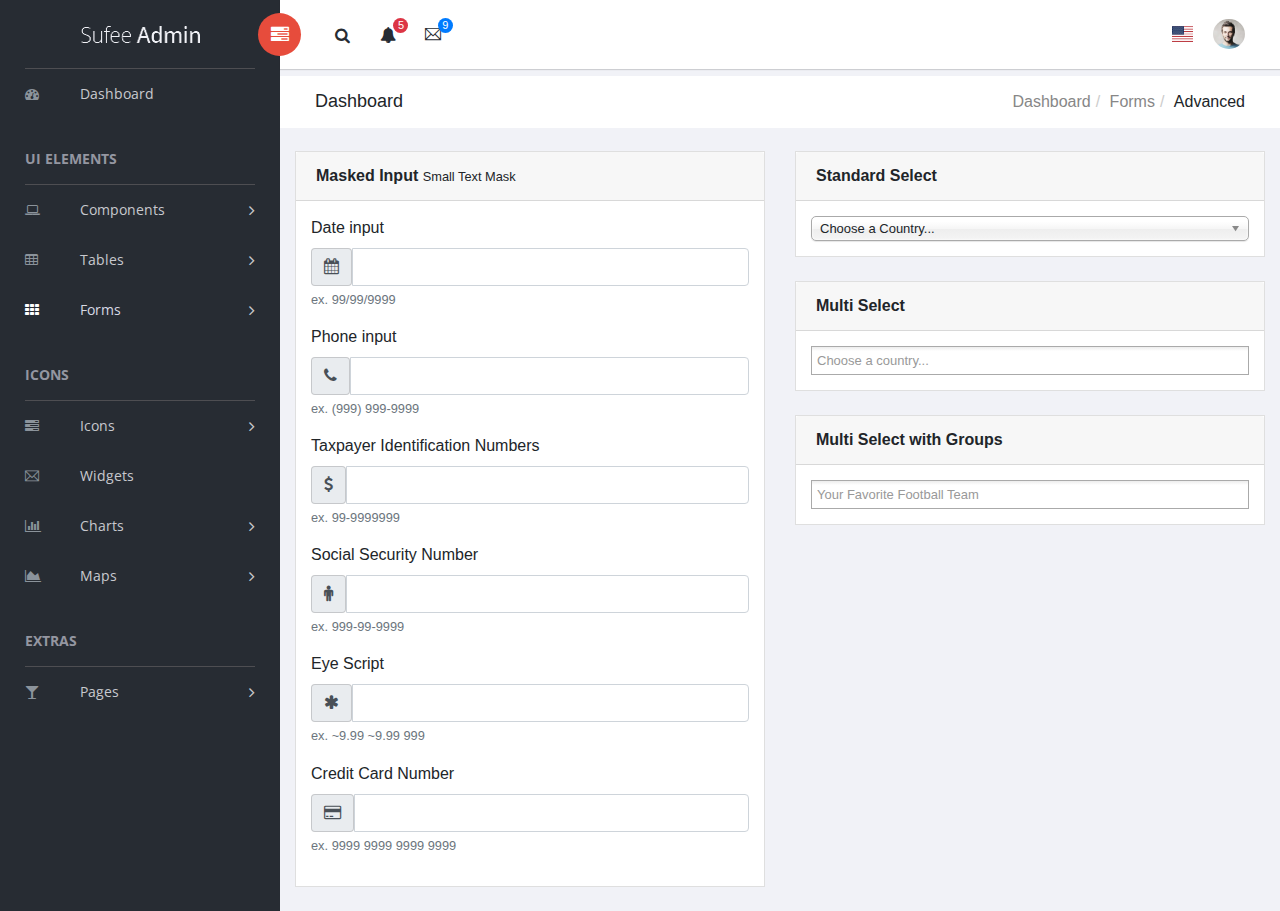
==== forms-advanced.html @ 4af5af0a "up" ====
<!doctype html>
<!--[if lt IE 7]>      <html class="no-js lt-ie9 lt-ie8 lt-ie7" lang=""> <![endif]-->
<!--[if IE 7]>         <html class="no-js lt-ie9 lt-ie8" lang=""> <![endif]-->
<!--[if IE 8]>         <html class="no-js lt-ie9" lang=""> <![endif]-->
<!--[if gt IE 8]><!-->
<html class="no-js" lang="en">
<!--<![endif]-->

<head>
    <meta charset="utf-8">
    <meta http-equiv="X-UA-Compatible" content="IE=edge">
    <title>Sufee Admin - HTML5 Admin Template</title>
    <meta name="description" content="Sufee Admin - HTML5 Admin Template">
    <meta name="viewport" content="width=device-width, initial-scale=1">

    <link rel="apple-touch-icon" href="apple-icon.png">
    <link rel="shortcut icon" href="favicon.ico">


    <link rel="stylesheet" href="vendors/bootstrap/dist/css/bootstrap.min.css">
    <link rel="stylesheet" href="vendors/font-awesome/css/font-awesome.min.css">
    <link rel="stylesheet" href="vendors/themify-icons/css/themify-icons.css">
    <link rel="stylesheet" href="vendors/flag-icon-css/css/flag-icon.min.css">
    <link rel="stylesheet" href="vendors/selectFX/css/cs-skin-elastic.css">


    <link rel="stylesheet" href="vendors/chosen/chosen.min.css">
    <link rel="stylesheet" href="assets/css/style.css">

    <link href='https://fonts.googleapis.com/css?family=Open+Sans:400,600,700,800' rel='stylesheet' type='text/css'>



</head>

<body>
    <!-- Left Panel -->

    <aside id="left-panel" class="left-panel">
        <nav class="navbar navbar-expand-sm navbar-default">

            <div class="navbar-header">
                <button class="navbar-toggler" type="button" data-toggle="collapse" data-target="#main-menu" aria-controls="main-menu" aria-expanded="false" aria-label="Toggle navigation">
                    <i class="fa fa-bars"></i>
                </button>
                <a class="navbar-brand" href="./"><img src="images/logo.png" alt="Logo"></a>
                <a class="navbar-brand hidden" href="./"><img src="images/logo2.png" alt="Logo"></a>
            </div>

            <div id="main-menu" class="main-menu collapse navbar-collapse">
                <ul class="nav navbar-nav">
                    <li>
                        <a href="index.html"> <i class="menu-icon fa fa-dashboard"></i>Dashboard </a>
                    </li>
                    <h3 class="menu-title">UI elements</h3><!-- /.menu-title -->
                    <li class="menu-item-has-children dropdown">
                        <a href="#" class="dropdown-toggle" data-toggle="dropdown" aria-haspopup="true" aria-expanded="false"> <i class="menu-icon fa fa-laptop"></i>Components</a>
                        <ul class="sub-menu children dropdown-menu">
                            <li><i class="fa fa-puzzle-piece"></i><a href="ui-buttons.html">Buttons</a></li>
                            <li><i class="fa fa-id-badge"></i><a href="ui-badges.html">Badges</a></li>
                            <li><i class="fa fa-bars"></i><a href="ui-tabs.html">Tabs</a></li>
                            <li><i class="fa fa-share-square-o"></i><a href="ui-social-buttons.html">Social Buttons</a></li>
                            <li><i class="fa fa-id-card-o"></i><a href="ui-cards.html">Cards</a></li>
                            <li><i class="fa fa-exclamation-triangle"></i><a href="ui-alerts.html">Alerts</a></li>
                            <li><i class="fa fa-spinner"></i><a href="ui-progressbar.html">Progress Bars</a></li>
                            <li><i class="fa fa-fire"></i><a href="ui-modals.html">Modals</a></li>
                            <li><i class="fa fa-book"></i><a href="ui-switches.html">Switches</a></li>
                            <li><i class="fa fa-th"></i><a href="ui-grids.html">Grids</a></li>
                            <li><i class="fa fa-file-word-o"></i><a href="ui-typgraphy.html">Typography</a></li>
                        </ul>
                    </li>
                    <li class="menu-item-has-children dropdown">
                        <a href="#" class="dropdown-toggle" data-toggle="dropdown" aria-haspopup="true" aria-expanded="false"> <i class="menu-icon fa fa-table"></i>Tables</a>
                        <ul class="sub-menu children dropdown-menu">
                            <li><i class="fa fa-table"></i><a href="tables-basic.html">Basic Table</a></li>
                            <li><i class="fa fa-table"></i><a href="tables-data.html">Data Table</a></li>
                        </ul>
                    </li>
                    <li class="menu-item-has-children active dropdown">
                        <a href="#" class="dropdown-toggle" data-toggle="dropdown" aria-haspopup="true" aria-expanded="false"> <i class="menu-icon fa fa-th"></i>Forms</a>
                        <ul class="sub-menu children dropdown-menu">
                            <li><i class="menu-icon fa fa-th"></i><a href="forms-basic.html">Basic Form</a></li>
                            <li><i class="menu-icon fa fa-th"></i><a href="forms-advanced.html">Advanced Form</a></li>
                        </ul>
                    </li>

                    <h3 class="menu-title">Icons</h3><!-- /.menu-title -->

                    <li class="menu-item-has-children dropdown">
                        <a href="#" class="dropdown-toggle" data-toggle="dropdown" aria-haspopup="true" aria-expanded="false"> <i class="menu-icon fa fa-tasks"></i>Icons</a>
                        <ul class="sub-menu children dropdown-menu">
                            <li><i class="menu-icon fa fa-fort-awesome"></i><a href="font-fontawesome.html">Font Awesome</a></li>
                            <li><i class="menu-icon ti-themify-logo"></i><a href="font-themify.html">Themefy Icons</a></li>
                        </ul>
                    </li>
                    <li>
                        <a href="widgets.html"> <i class="menu-icon ti-email"></i>Widgets </a>
                    </li>
                    <li class="menu-item-has-children dropdown">
                        <a href="#" class="dropdown-toggle" data-toggle="dropdown" aria-haspopup="true" aria-expanded="false"> <i class="menu-icon fa fa-bar-chart"></i>Charts</a>
                        <ul class="sub-menu children dropdown-menu">
                            <li><i class="menu-icon fa fa-line-chart"></i><a href="charts-chartjs.html">Chart JS</a></li>
                            <li><i class="menu-icon fa fa-area-chart"></i><a href="charts-flot.html">Flot Chart</a></li>
                            <li><i class="menu-icon fa fa-pie-chart"></i><a href="charts-peity.html">Peity Chart</a></li>
                        </ul>
                    </li>

                    <li class="menu-item-has-children dropdown">
                        <a href="#" class="dropdown-toggle" data-toggle="dropdown" aria-haspopup="true" aria-expanded="false"> <i class="menu-icon fa fa-area-chart"></i>Maps</a>
                        <ul class="sub-menu children dropdown-menu">
                            <li><i class="menu-icon fa fa-map-o"></i><a href="maps-gmap.html">Google Maps</a></li>
                            <li><i class="menu-icon fa fa-street-view"></i><a href="maps-vector.html">Vector Maps</a></li>
                        </ul>
                    </li>
                    <h3 class="menu-title">Extras</h3><!-- /.menu-title -->
                    <li class="menu-item-has-children dropdown">
                        <a href="#" class="dropdown-toggle" data-toggle="dropdown" aria-haspopup="true" aria-expanded="false"> <i class="menu-icon fa fa-glass"></i>Pages</a>
                        <ul class="sub-menu children dropdown-menu">
                            <li><i class="menu-icon fa fa-sign-in"></i><a href="page-login.html">Login</a></li>
                            <li><i class="menu-icon fa fa-sign-in"></i><a href="page-register.html">Register</a></li>
                            <li><i class="menu-icon fa fa-paper-plane"></i><a href="pages-forget.html">Forget Pass</a></li>
                        </ul>
                    </li>
                </ul>
            </div><!-- /.navbar-collapse -->
        </nav>
    </aside><!-- /#left-panel -->

    <!-- Left Panel -->

    <!-- Right Panel -->

    <div id="right-panel" class="right-panel">

        <!-- Header-->
        <header id="header" class="header">

            <div class="header-menu">

                <div class="col-sm-7">
                    <a id="menuToggle" class="menutoggle pull-left"><i class="fa fa fa-tasks"></i></a>
                    <div class="header-left">
                        <button class="search-trigger"><i class="fa fa-search"></i></button>
                        <div class="form-inline">
                            <form class="search-form">
                                <input class="form-control mr-sm-2" type="text" placeholder="Search ..." aria-label="Search">
                                <button class="search-close" type="submit"><i class="fa fa-close"></i></button>
                            </form>
                        </div>

                        <div class="dropdown for-notification">
                            <button class="btn btn-secondary dropdown-toggle" type="button" id="notification" data-toggle="dropdown" aria-haspopup="true" aria-expanded="false">
                                <i class="fa fa-bell"></i>
                                <span class="count bg-danger">5</span>
                            </button>
                            <div class="dropdown-menu" aria-labelledby="notification">
                                <p class="red">You have 3 Notification</p>
                                <a class="dropdown-item media bg-flat-color-1" href="#">
                                <i class="fa fa-check"></i>
                                <p>Server #1 overloaded.</p>
                            </a>
                                <a class="dropdown-item media bg-flat-color-4" href="#">
                                <i class="fa fa-info"></i>
                                <p>Server #2 overloaded.</p>
                            </a>
                                <a class="dropdown-item media bg-flat-color-5" href="#">
                                <i class="fa fa-warning"></i>
                                <p>Server #3 overloaded.</p>
                            </a>
                            </div>
                        </div>

                        <div class="dropdown for-message">
                            <button class="btn btn-secondary dropdown-toggle" type="button"
                                id="message"
                                data-toggle="dropdown" aria-haspopup="true" aria-expanded="false">
                                <i class="ti-email"></i>
                                <span class="count bg-primary">9</span>
                            </button>
                            <div class="dropdown-menu" aria-labelledby="message">
                                <p class="red">You have 4 Mails</p>
                                <a class="dropdown-item media bg-flat-color-1" href="#">
                                <span class="photo media-left"><img alt="avatar" src="images/avatar/1.jpg"></span>
                                <span class="message media-body">
                                    <span class="name float-left">Jonathan Smith</span>
                                    <span class="time float-right">Just now</span>
                                        <p>Hello, this is an example msg</p>
                                </span>
                            </a>
                                <a class="dropdown-item media bg-flat-color-4" href="#">
                                <span class="photo media-left"><img alt="avatar" src="images/avatar/2.jpg"></span>
                                <span class="message media-body">
                                    <span class="name float-left">Jack Sanders</span>
                                    <span class="time float-right">5 minutes ago</span>
                                        <p>Lorem ipsum dolor sit amet, consectetur</p>
                                </span>
                            </a>
                                <a class="dropdown-item media bg-flat-color-5" href="#">
                                <span class="photo media-left"><img alt="avatar" src="images/avatar/3.jpg"></span>
                                <span class="message media-body">
                                    <span class="name float-left">Cheryl Wheeler</span>
                                    <span class="time float-right">10 minutes ago</span>
                                        <p>Hello, this is an example msg</p>
                                </span>
                            </a>
                                <a class="dropdown-item media bg-flat-color-3" href="#">
                                <span class="photo media-left"><img alt="avatar" src="images/avatar/4.jpg"></span>
                                <span class="message media-body">
                                    <span class="name float-left">Rachel Santos</span>
                                    <span class="time float-right">15 minutes ago</span>
                                        <p>Lorem ipsum dolor sit amet, consectetur</p>
                                </span>
                            </a>
                            </div>
                        </div>
                    </div>
                </div>

                <div class="col-sm-5">
                    <div class="user-area dropdown float-right">
                        <a href="#" class="dropdown-toggle" data-toggle="dropdown" aria-haspopup="true" aria-expanded="false">
                            <img class="user-avatar rounded-circle" src="images/admin.jpg" alt="User Avatar">
                        </a>

                        <div class="user-menu dropdown-menu">
                            <a class="nav-link" href="#"><i class="fa fa-user"></i> My Profile</a>

                            <a class="nav-link" href="#"><i class="fa fa-user"></i> Notifications <span class="count">13</span></a>

                            <a class="nav-link" href="#"><i class="fa fa-cog"></i> Settings</a>

                            <a class="nav-link" href="#"><i class="fa fa-power-off"></i> Logout</a>
                        </div>
                    </div>

                    <div class="language-select dropdown" id="language-select">
                        <a class="dropdown-toggle" href="#" data-toggle="dropdown"  id="language" aria-haspopup="true" aria-expanded="true">
                            <i class="flag-icon flag-icon-us"></i>
                        </a>
                        <div class="dropdown-menu" aria-labelledby="language">
                            <div class="dropdown-item">
                                <span class="flag-icon flag-icon-fr"></span>
                            </div>
                            <div class="dropdown-item">
                                <i class="flag-icon flag-icon-es"></i>
                            </div>
                            <div class="dropdown-item">
                                <i class="flag-icon flag-icon-us"></i>
                            </div>
                            <div class="dropdown-item">
                                <i class="flag-icon flag-icon-it"></i>
                            </div>
                        </div>
                    </div>

                </div>
            </div>

        </header><!-- /header -->
        <!-- Header-->

        <div class="breadcrumbs">
            <div class="col-sm-4">
                <div class="page-header float-left">
                    <div class="page-title">
                        <h1>Dashboard</h1>
                    </div>
                </div>
            </div>
            <div class="col-sm-8">
                <div class="page-header float-right">
                    <div class="page-title">
                        <ol class="breadcrumb text-right">
                            <li><a href="#">Dashboard</a></li>
                            <li><a href="#">Forms</a></li>
                            <li class="active">Advanced</li>
                        </ol>
                    </div>
                </div>
            </div>
        </div>

        <div class="content mt-3">
            <div class="animated fadeIn">

                <div class="row">

                    <div class="col-xs-6 col-sm-6">
                        <div class="card">
                            <div class="card-header">
                                <strong>Masked Input</strong> <small> Small Text Mask</small>
                            </div>
                            <div class="card-body card-block">
                                <div class="form-group">
                                    <label class=" form-control-label">Date input</label>
                                    <div class="input-group">
                                        <div class="input-group-addon"><i class="fa fa-calendar"></i></div>
                                        <input class="form-control">
                                    </div>
                                    <small class="form-text text-muted">ex. 99/99/9999</small>
                                </div>
                                <div class="form-group">
                                    <label class=" form-control-label">Phone input</label>
                                    <div class="input-group">
                                        <div class="input-group-addon"><i class="fa fa-phone"></i></div>
                                        <input class="form-control">
                                    </div>
                                        <small class="form-text text-muted">ex. (999) 999-9999</small>
                                </div>
                                <div class="form-group">
                                    <label class=" form-control-label">Taxpayer Identification Numbers</label>
                                    <div class="input-group">
                                        <div class="input-group-addon"><i class="fa fa-usd"></i></div>
                                        <input class="form-control">
                                    </div>
                                    <small class="form-text text-muted">ex. 99-9999999</small>
                                </div>
                                <div class="form-group">
                                    <label class=" form-control-label">Social Security Number</label>
                                    <div class="input-group">
                                        <div class="input-group-addon"><i class="fa fa-male"></i></div>
                                        <input class="form-control">
                                    </div>
                                    <small class="form-text text-muted">ex. 999-99-9999</small>
                                </div>
                                <div class="form-group">
                                    <label class=" form-control-label">Eye Script</label>
                                    <div class="input-group">
                                        <div class="input-group-addon"><i class="fa fa-asterisk"></i></div>
                                        <input class="form-control">
                                    </div>
                                    <small class="form-text text-muted">ex. ~9.99 ~9.99 999</small>
                                </div>
                                <div class="form-group">
                                    <label class=" form-control-label">Credit Card Number</label>
                                    <div class="input-group">
                                        <div class="input-group-addon"><i class="fa fa-credit-card"></i></div>
                                        <input class="form-control">
                                    </div>
                                    <small class="form-text text-muted">ex. 9999 9999 9999 9999</small>
                                </div>
                            </div>
                        </div>
                    </div>

                    <div class="col-xs-6 col-sm-6">
                        <div class="card">
                            <div class="card-header">
                                <strong class="card-title">Standard Select</strong>
                            </div>
                            <div class="card-body">

                                <select data-placeholder="Choose a Country..." class="standardSelect" tabindex="1">
                                    <option value=""></option>
                                    <option value="United States">United States</option>
                                    <option value="United Kingdom">United Kingdom</option>
                                    <option value="Afghanistan">Afghanistan</option>
                                    <option value="Aland Islands">Aland Islands</option>
                                    <option value="Albania">Albania</option>
                                    <option value="Algeria">Algeria</option>
                                    <option value="American Samoa">American Samoa</option>
                                    <option value="Andorra">Andorra</option>
                                    <option value="Angola">Angola</option>
                                    <option value="Anguilla">Anguilla</option>
                                    <option value="Antarctica">Antarctica</option>
                                </select>
                            </div>
                        </div>

                        <div class="card">
                            <div class="card-header">
                                <strong class="card-title">Multi Select</strong>
                            </div>
                            <div class="card-body">

                                <select data-placeholder="Choose a country..." multiple class="standardSelect">
                                    <option value=""></option>
                                    <option value="United States">United States</option>
                                    <option value="United Kingdom">United Kingdom</option>
                                    <option value="Afghanistan">Afghanistan</option>
                                    <option value="Aland Islands">Aland Islands</option>
                                    <option value="Albania">Albania</option>
                                    <option value="Algeria">Algeria</option>
                                    <option value="American Samoa">American Samoa</option>
                                    <option value="Andorra">Andorra</option>
                                    <option value="Angola">Angola</option>
                                    <option value="Anguilla">Anguilla</option>
                                    <option value="Antarctica">Antarctica</option>
                                </select>

                            </div>
                        </div>

                        <div class="card">
                            <div class="card-header">
                                <strong class="card-title">Multi Select with Groups</strong>
                            </div>
                            <div class="card-body">

                                <select data-placeholder="Your Favorite Football Team" multiple class="standardSelect" tabindex="5">
                                    <option value=""></option>
                                    <optgroup label="NFC EAST">
                                        <option>Dallas Cowboys</option>
                                        <option>New York Giants</option>
                                        <option>Philadelphia Eagles</option>
                                        <option>Washington Redskins</option>
                                    </optgroup>
                                    <optgroup label="NFC NORTH">
                                        <option>Chicago Bears</option>
                                        <option>Detroit Lions</option>
                                        <option>Green Bay Packers</option>
                                        <option>Minnesota Vikings</option>
                                    </optgroup>
                                    <optgroup label="NFC SOUTH">
                                        <option>Atlanta Falcons</option>
                                        <option>Carolina Panthers</option>
                                        <option>New Orleans Saints</option>
                                        <option>Tampa Bay Buccaneers</option>
                                    </optgroup>
                                    <optgroup label="NFC WEST">
                                        <option>Arizona Cardinals</option>
                                        <option>St. Louis Rams</option>
                                        <option>San Francisco 49ers</option>
                                        <option>Seattle Seahawks</option>
                                    </optgroup>
                                    <optgroup label="AFC EAST">
                                        <option>Buffalo Bills</option>
                                        <option>Miami Dolphins</option>
                                        <option>New England Patriots</option>
                                        <option>New York Jets</option>
                                    </optgroup>
                                    <optgroup label="AFC NORTH">
                                        <option>Baltimore Ravens</option>
                                        <option>Cincinnati Bengals</option>
                                        <option>Cleveland Browns</option>
                                        <option>Pittsburgh Steelers</option>
                                    </optgroup>
                                    <optgroup label="AFC SOUTH">
                                        <option>Houston Texans</option>
                                        <option>Indianapolis Colts</option>
                                        <option>Jacksonville Jaguars</option>
                                        <option>Tennessee Titans</option>
                                    </optgroup>
                                    <optgroup label="AFC WEST">
                                        <option>Denver Broncos</option>
                                        <option>Kansas City Chiefs</option>
                                        <option>Oakland Raiders</option>
                                        <option>San Diego Chargers</option>
                                    </optgroup>
                                </select>
                            </div>
                        </div>
                    </div>
                </div>
            </div><!-- .animated -->
        </div><!-- .content -->

    </div><!-- /#right-panel -->

    <!-- Right Panel -->


<script src="vendors/jquery/dist/jquery.min.js"></script>
<script src="vendors/popper.js/dist/umd/popper.min.js"></script>
<script src="vendors/bootstrap/dist/js/bootstrap.min.js"></script>
<script src="assets/js/main.js"></script>
<script src="vendors/chosen/chosen.jquery.min.js"></script>

<script>
    jQuery(document).ready(function() {
        jQuery(".standardSelect").chosen({
            disable_search_threshold: 10,
            no_results_text: "Oops, nothing found!",
            width: "100%"
        });
    });
</script>

</body>

</html>
---- vendors/themify-icons/css/themify-icons.css ----
@font-face {
	font-family: 'themify';
	src:url('../fonts/themify.eot');
	src:url('../fonts/themify.eot?#iefix') format('embedded-opentype'),
		url('../fonts/themify.woff') format('woff'),
		url('../fonts/themify.ttf') format('truetype'),
		url('../fonts/themify.svg') format('svg');
	font-weight: normal;
	font-style: normal;
}

[class^="ti-"], [class*=" ti-"] {
	font-family: 'themify';
	speak: none;
	font-style: normal;
	font-weight: normal;
	font-variant: normal;
	text-transform: none;
	line-height: 1;

	/* Better Font Rendering =========== */
	-webkit-font-smoothing: antialiased;
	-moz-osx-font-smoothing: grayscale;
}

.ti-wand:before {
	content: "\e600";
}
.ti-volume:before {
	content: "\e601";
}
.ti-user:before {
	content: "\e602";
}
.ti-unlock:before {
	content: "\e603";
}
.ti-unlink:before {
	content: "\e604";
}
.ti-trash:before {
	content: "\e605";
}
.ti-thought:before {
	content: "\e606";
}
.ti-target:before {
	content: "\e607";
}
.ti-tag:before {
	content: "\e608";
}
.ti-tablet:before {
	content: "\e609";
}
.ti-star:before {
	content: "\e60a";
}
.ti-spray:before {
	content: "\e60b";
}
.ti-signal:before {
	content: "\e60c";
}
.ti-shopping-cart:before {
	content: "\e60d";
}
.ti-shopping-cart-full:before {
	content: "\e60e";
}
.ti-settings:before {
	content: "\e60f";
}
.ti-search:before {
	content: "\e610";
}
.ti-zoom-in:before {
	content: "\e611";
}
.ti-zoom-out:before {
	content: "\e612";
}
.ti-cut:before {
	content: "\e613";
}
.ti-ruler:before {
	content: "\e614";
}
.ti-ruler-pencil:before {
	content: "\e615";
}
.ti-ruler-alt:before {
	content: "\e616";
}
.ti-bookmark:before {
	content: "\e617";
}
.ti-bookmark-alt:before {
	content: "\e618";
}
.ti-reload:before {
	content: "\e619";
}
.ti-plus:before {
	content: "\e61a";
}
.ti-pin:before {
	content: "\e61b";
}
.ti-pencil:before {
	content: "\e61c";
}
.ti-pencil-alt:before {
	content: "\e61d";
}
.ti-paint-roller:before {
	content: "\e61e";
}
.ti-paint-bucket:before {
	content: "\e61f";
}
.ti-na:before {
	content: "\e620";
}
.ti-mobile:before {
	content: "\e621";
}
.ti-minus:before {
	content: "\e622";
}
.ti-medall:before {
	content: "\e623";
}
.ti-medall-alt:before {
	content: "\e624";
}
.ti-marker:before {
	content: "\e625";
}
.ti-marker-alt:before {
	content: "\e626";
}
.ti-arrow-up:before {
	content: "\e627";
}
.ti-arrow-right:before {
	content: "\e628";
}
.ti-arrow-left:before {
	content: "\e629";
}
.ti-arrow-down:before {
	content: "\e62a";
}
.ti-lock:before {
	content: "\e62b";
}
.ti-location-arrow:before {
	content: "\e62c";
}
.ti-link:before {
	content: "\e62d";
}
.ti-layout:before {
	content: "\e62e";
}
.ti-layers:before {
	content: "\e62f";
}
.ti-layers-alt:before {
	content: "\e630";
}
.ti-key:before {
	content: "\e631";
}
.ti-import:before {
	content: "\e632";
}
.ti-image:before {
	content: "\e633";
}
.ti-heart:before {
	content: "\e634";
}
.ti-heart-broken:before {
	content: "\e635";
}
.ti-hand-stop:before {
	content: "\e636";
}
.ti-hand-open:before {
	content: "\e637";
}
.ti-hand-drag:before {
	content: "\e638";
}
.ti-folder:before {
	content: "\e639";
}
.ti-flag:before {
	content: "\e63a";
}
.ti-flag-alt:before {
	content: "\e63b";
}
.ti-flag-alt-2:before {
	content: "\e63c";
}
.ti-eye:before {
	content: "\e63d";
}
.ti-export:before {
	content: "\e63e";
}
.ti-exchange-vertical:before {
	content: "\e63f";
}
.ti-desktop:before {
	content: "\e640";
}
.ti-cup:before {
	content: "\e641";
}
.ti-crown:before {
	content: "\e642";
}
.ti-comments:before {
	content: "\e643";
}
.ti-comment:before {
	content: "\e644";
}
.ti-comment-alt:before {
	content: "\e645";
}
.ti-close:before {
	content: "\e646";
}
.ti-clip:before {
	content: "\e647";
}
.ti-angle-up:before {
	content: "\e648";
}
.ti-angle-right:before {
	content: "\e649";
}
.ti-angle-left:before {
	content: "\e64a";
}
.ti-angle-down:before {
	content: "\e64b";
}
.ti-check:before {
	content: "\e64c";
}
.ti-check-box:before {
	content: "\e64d";
}
.ti-camera:before {
	content: "\e64e";
}
.ti-announcement:before {
	content: "\e64f";
}
.ti-brush:before {
	content: "\e650";
}
.ti-briefcase:before {
	content: "\e651";
}
.ti-bolt:before {
	content: "\e652";
}
.ti-bolt-alt:before {
	content: "\e653";
}
.ti-blackboard:before {
	content: "\e654";
}
.ti-bag:before {
	content: "\e655";
}
.ti-move:before {
	content: "\e656";
}
.ti-arrows-vertical:before {
	content: "\e657";
}
.ti-arrows-horizontal:before {
	content: "\e658";
}
.ti-fullscreen:before {
	content: "\e659";
}
.ti-arrow-top-right:before {
	content: "\e65a";
}
.ti-arrow-top-left:before {
	content: "\e65b";
}
.ti-arrow-circle-up:before {
	content: "\e65c";
}
.ti-arrow-circle-right:before {
	content: "\e65d";
}
.ti-arrow-circle-left:before {
	content: "\e65e";
}
.ti-arrow-circle-down:before {
	content: "\e65f";
}
.ti-angle-double-up:before {
	content: "\e660";
}
.ti-angle-double-right:before {
	content: "\e661";
}
.ti-angle-double-left:before {
	content: "\e662";
}
.ti-angle-double-down:before {
	content: "\e663";
}
.ti-zip:before {
	content: "\e664";
}
.ti-world:before {
	content: "\e665";
}
.ti-wheelchair:before {
	content: "\e666";
}
.ti-view-list:before {
	content: "\e667";
}
.ti-view-list-alt:before {
	content: "\e668";
}
.ti-view-grid:before {
	content: "\e669";
}
.ti-uppercase:before {
	content: "\e66a";
}
.ti-upload:before {
	content: "\e66b";
}
.ti-underline:before {
	content: "\e66c";
}
.ti-truck:before {
	content: "\e66d";
}
.ti-timer:before {
	content: "\e66e";
}
.ti-ticket:before {
	content: "\e66f";
}
.ti-thumb-up:before {
	content: "\e670";
}
.ti-thumb-down:before {
	content: "\e671";
}
.ti-text:before {
	content: "\e672";
}
.ti-stats-up:before {
	content: "\e673";
}
.ti-stats-down:before {
	content: "\e674";
}
.ti-split-v:before {
	content: "\e675";
}
.ti-split-h:before {
	content: "\e676";
}
.ti-smallcap:before {
	content: "\e677";
}
.ti-shine:before {
	content: "\e678";
}
.ti-shift-right:before {
	content: "\e679";
}
.ti-shift-left:before {
	content: "\e67a";
}
.ti-shield:before {
	content: "\e67b";
}
.ti-notepad:before {
	content: "\e67c";
}
.ti-server:before {
	content: "\e67d";
}
.ti-quote-right:before {
	content: "\e67e";
}
.ti-quote-left:before {
	content: "\e67f";
}
.ti-pulse:before {
	content: "\e680";
}
.ti-printer:before {
	content: "\e681";
}
.ti-power-off:before {
	content: "\e682";
}
.ti-plug:before {
	content: "\e683";
}
.ti-pie-chart:before {
	content: "\e684";
}
.ti-paragraph:before {
	content: "\e685";
}
.ti-panel:before {
	content: "\e686";
}
.ti-package:before {
	content: "\e687";
}
.ti-music:before {
	content: "\e688";
}
.ti-music-alt:before {
	content: "\e689";
}
.ti-mouse:before {
	content: "\e68a";
}
.ti-mouse-alt:before {
	content: "\e68b";
}
.ti-money:before {
	content: "\e68c";
}
.ti-microphone:before {
	content: "\e68d";
}
.ti-menu:before {
	content: "\e68e";
}
.ti-menu-alt:before {
	content: "\e68f";
}
.ti-map:before {
	content: "\e690";
}
.ti-map-alt:before {
	content: "\e691";
}
.ti-loop:before {
	content: "\e692";
}
.ti-location-pin:before {
	content: "\e693";
}
.ti-list:before {
	content: "\e694";
}
.ti-light-bulb:before {
	content: "\e695";
}
.ti-Italic:before {
	content: "\e696";
}
.ti-info:before {
	content: "\e697";
}
.ti-infinite:before {
	content: "\e698";
}
.ti-id-badge:before {
	content: "\e699";
}
.ti-hummer:before {
	content: "\e69a";
}
.ti-home:before {
	content: "\e69b";
}
.ti-help:before {
	content: "\e69c";
}
.ti-headphone:before {
	content: "\e69d";
}
.ti-harddrives:before {
	content: "\e69e";
}
.ti-harddrive:before {
	content: "\e69f";
}
.ti-gift:before {
	content: "\e6a0";
}
.ti-game:before {
	content: "\e6a1";
}
.ti-filter:before {
	content: "\e6a2";
}
.ti-files:before {
	content: "\e6a3";
}
.ti-file:before {
	content: "\e6a4";
}
.ti-eraser:before {
	content: "\e6a5";
}
.ti-envelope:before {
	content: "\e6a6";
}
.ti-download:before {
	content: "\e6a7";
}
.ti-direction:before {
	content: "\e6a8";
}
.ti-direction-alt:before {
	content: "\e6a9";
}
.ti-dashboard:before {
	content: "\e6aa";
}
.ti-control-stop:before {
	content: "\e6ab";
}
.ti-control-shuffle:before {
	content: "\e6ac";
}
.ti-control-play:before {
	content: "\e6ad";
}
.ti-control-pause:before {
	content: "\e6ae";
}
.ti-control-forward:before {
	content: "\e6af";
}
.ti-control-backward:before {
	content: "\e6b0";
}
.ti-cloud:before {
	content: "\e6b1";
}
.ti-cloud-up:before {
	content: "\e6b2";
}
.ti-cloud-down:before {
	content: "\e6b3";
}
.ti-clipboard:before {
	content: "\e6b4";
}
.ti-car:before {
	content: "\e6b5";
}
.ti-calendar:before {
	content: "\e6b6";
}
.ti-book:before {
	content: "\e6b7";
}
.ti-bell:before {
	content: "\e6b8";
}
.ti-basketball:before {
	content: "\e6b9";
}
.ti-bar-chart:before {
	content: "\e6ba";
}
.ti-bar-chart-alt:before {
	content: "\e6bb";
}
.ti-back-right:before {
	content: "\e6bc";
}
.ti-back-left:before {
	content: "\e6bd";
}
.ti-arrows-corner:before {
	content: "\e6be";
}
.ti-archive:before {
	content: "\e6bf";
}
.ti-anchor:before {
	content: "\e6c0";
}
.ti-align-right:before {
	content: "\e6c1";
}
.ti-align-left:before {
	content: "\e6c2";
}
.ti-align-justify:before {
	content: "\e6c3";
}
.ti-align-center:before {
	content: "\e6c4";
}
.ti-alert:before {
	content: "\e6c5";
}
.ti-alarm-clock:before {
	content: "\e6c6";
}
.ti-agenda:before {
	content: "\e6c7";
}
.ti-write:before {
	content: "\e6c8";
}
.ti-window:before {
	content: "\e6c9";
}
.ti-widgetized:before {
	content: "\e6ca";
}
.ti-widget:before {
	content: "\e6cb";
}
.ti-widget-alt:before {
	content: "\e6cc";
}
.ti-wallet:before {
	content: "\e6cd";
}
.ti-video-clapper:before {
	content: "\e6ce";
}
.ti-video-camera:before {
	content: "\e6cf";
}
.ti-vector:before {
	content: "\e6d0";
}
.ti-themify-logo:before {
	content: "\e6d1";
}
.ti-themify-favicon:before {
	content: "\e6d2";
}
.ti-themify-favicon-alt:before {
	content: "\e6d3";
}
.ti-support:before {
	content: "\e6d4";
}
.ti-stamp:before {
	content: "\e6d5";
}
.ti-split-v-alt:before {
	content: "\e6d6";
}
.ti-slice:before {
	content: "\e6d7";
}
.ti-shortcode:before {
	content: "\e6d8";
}
.ti-shift-right-alt:before {
	content: "\e6d9";
}
.ti-shift-left-alt:before {
	content: "\e6da";
}
.ti-ruler-alt-2:before {
	content: "\e6db";
}
.ti-receipt:before {
	content: "\e6dc";
}
.ti-pin2:before {
	content: "\e6dd";
}
.ti-pin-alt:before {
	content: "\e6de";
}
.ti-pencil-alt2:before {
	content: "\e6df";
}
.ti-palette:before {
	content: "\e6e0";
}
.ti-more:before {
	content: "\e6e1";
}
.ti-more-alt:before {
	content: "\e6e2";
}
.ti-microphone-alt:before {
	content: "\e6e3";
}
.ti-magnet:before {
	content: "\e6e4";
}
.ti-line-double:before {
	content: "\e6e5";
}
.ti-line-dotted:before {
	content: "\e6e6";
}
.ti-line-dashed:before {
	content: "\e6e7";
}
.ti-layout-width-full:before {
	content: "\e6e8";
}
.ti-layout-width-default:before {
	content: "\e6e9";
}
.ti-layout-width-default-alt:before {
	content: "\e6ea";
}
.ti-layout-tab:before {
	content: "\e6eb";
}
.ti-layout-tab-window:before {
	content: "\e6ec";
}
.ti-layout-tab-v:before {
	content: "\e6ed";
}
.ti-layout-tab-min:before {
	content: "\e6ee";
}
.ti-layout-slider:before {
	content: "\e6ef";
}
.ti-layout-slider-alt:before {
	content: "\e6f0";
}
.ti-layout-sidebar-right:before {
	content: "\e6f1";
}
.ti-layout-sidebar-none:before {
	content: "\e6f2";
}
.ti-layout-sidebar-left:before {
	content: "\e6f3";
}
.ti-layout-placeholder:before {
	content: "\e6f4";
}
.ti-layout-menu:before {
	content: "\e6f5";
}
.ti-layout-menu-v:before {
	content: "\e6f6";
}
.ti-layout-menu-separated:before {
	content: "\e6f7";
}
.ti-layout-menu-full:before {
	content: "\e6f8";
}
.ti-layout-media-right-alt:before {
	content: "\e6f9";
}
.ti-layout-media-right:before {
	content: "\e6fa";
}
.ti-layout-media-overlay:before {
	content: "\e6fb";
}
.ti-layout-media-overlay-alt:before {
	content: "\e6fc";
}
.ti-layout-media-overlay-alt-2:before {
	content: "\e6fd";
}
.ti-layout-media-left-alt:before {
	content: "\e6fe";
}
.ti-layout-media-left:before {
	content: "\e6ff";
}
.ti-layout-media-center-alt:before {
	content: "\e700";
}
.ti-layout-media-center:before {
	content: "\e701";
}
.ti-layout-list-thumb:before {
	content: "\e702";
}
.ti-layout-list-thumb-alt:before {
	content: "\e703";
}
.ti-layout-list-post:before {
	content: "\e704";
}
.ti-layout-list-large-image:before {
	content: "\e705";
}
.ti-layout-line-solid:before {
	content: "\e706";
}
.ti-layout-grid4:before {
	content: "\e707";
}
.ti-layout-grid3:before {
	content: "\e708";
}
.ti-layout-grid2:before {
	content: "\e709";
}
.ti-layout-grid2-thumb:before {
	content: "\e70a";
}
.ti-layout-cta-right:before {
	content: "\e70b";
}
.ti-layout-cta-left:before {
	content: "\e70c";
}
.ti-layout-cta-center:before {
	content: "\e70d";
}
.ti-layout-cta-btn-right:before {
	content: "\e70e";
}
.ti-layout-cta-btn-left:before {
	content: "\e70f";
}
.ti-layout-column4:before {
	content: "\e710";
}
.ti-layout-column3:before {
	content: "\e711";
}
.ti-layout-column2:before {
	content: "\e712";
}
.ti-layout-accordion-separated:before {
	content: "\e713";
}
.ti-layout-accordion-merged:before {
	content: "\e714";
}
.ti-layout-accordion-list:before {
	content: "\e715";
}
.ti-ink-pen:before {
	content: "\e716";
}
.ti-info-alt:before {
	content: "\e717";
}
.ti-help-alt:before {
	content: "\e718";
}
.ti-headphone-alt:before {
	content: "\e719";
}
.ti-hand-point-up:before {
	content: "\e71a";
}
.ti-hand-point-right:before {
	content: "\e71b";
}
.ti-hand-point-left:before {
	content: "\e71c";
}
.ti-hand-point-down:before {
	content: "\e71d";
}
.ti-gallery:before {
	content: "\e71e";
}
.ti-face-smile:before {
	content: "\e71f";
}
.ti-face-sad:before {
	content: "\e720";
}
.ti-credit-card:before {
	content: "\e721";
}
.ti-control-skip-forward:before {
	content: "\e722";
}
.ti-control-skip-backward:before {
	content: "\e723";
}
.ti-control-record:before {
	content: "\e724";
}
.ti-control-eject:before {
	content: "\e725";
}
.ti-comments-smiley:before {
	content: "\e726";
}
.ti-brush-alt:before {
	content: "\e727";
}
.ti-youtube:before {
	content: "\e728";
}
.ti-vimeo:before {
	content: "\e729";
}
.ti-twitter:before {
	content: "\e72a";
}
.ti-time:before {
	content: "\e72b";
}
.ti-tumblr:before {
	content: "\e72c";
}
.ti-skype:before {
	content: "\e72d";
}
.ti-share:before {
	content: "\e72e";
}
.ti-share-alt:before {
	content: "\e72f";
}
.ti-rocket:before {
	content: "\e730";
}
.ti-pinterest:before {
	content: "\e731";
}
.ti-new-window:before {
	content: "\e732";
}
.ti-microsoft:before {
	content: "\e733";
}
.ti-list-ol:before {
	content: "\e734";
}
.ti-linkedin:before {
	content: "\e735";
}
.ti-layout-sidebar-2:before {
	content: "\e736";
}
.ti-layout-grid4-alt:before {
	content: "\e737";
}
.ti-layout-grid3-alt:before {
	content: "\e738";
}
.ti-layout-grid2-alt:before {
	content: "\e739";
}
.ti-layout-column4-alt:before {
	content: "\e73a";
}
.ti-layout-column3-alt:before {
	content: "\e73b";
}
.ti-layout-column2-alt:before {
	content: "\e73c";
}
.ti-instagram:before {
	content: "\e73d";
}
.ti-google:before {
	content: "\e73e";
}
.ti-github:before {
	content: "\e73f";
}
.ti-flickr:before {
	content: "\e740";
}
.ti-facebook:before {
	content: "\e741";
}
.ti-dropbox:before {
	content: "\e742";
}
.ti-dribbble:before {
	content: "\e743";
}
.ti-apple:before {
	content: "\e744";
}
.ti-android:before {
	content: "\e745";
}
.ti-save:before {
	content: "\e746";
}
.ti-save-alt:before {
	content: "\e747";
}
.ti-yahoo:before {
	content: "\e748";
}
.ti-wordpress:before {
	content: "\e749";
}
.ti-vimeo-alt:before {
	content: "\e74a";
}
.ti-twitter-alt:before {
	content: "\e74b";
}
.ti-tumblr-alt:before {
	content: "\e74c";
}
.ti-trello:before {
	content: "\e74d";
}
.ti-stack-overflow:before {
	content: "\e74e";
}
.ti-soundcloud:before {
	content: "\e74f";
}
.ti-sharethis:before {
	content: "\e750";
}
.ti-sharethis-alt:before {
	content: "\e751";
}
.ti-reddit:before {
	content: "\e752";
}
.ti-pinterest-alt:before {
	content: "\e753";
}
.ti-microsoft-alt:before {
	content: "\e754";
}
.ti-linux:before {
	content: "\e755";
}
.ti-jsfiddle:before {
	content: "\e756";
}
.ti-joomla:before {
	content: "\e757";
}
.ti-html5:before {
	content: "\e758";
}
.ti-flickr-alt:before {
	content: "\e759";
}
.ti-email:before {
	content: "\e75a";
}
.ti-drupal:before {
	content: "\e75b";
}
.ti-dropbox-alt:before {
	content: "\e75c";
}
.ti-css3:before {
	content: "\e75d";
}
.ti-rss:before {
	content: "\e75e";
}
.ti-rss-alt:before {
	content: "\e75f";
}
---- vendors/flag-icon-css/css/flag-icon.min.css ----
.flag-icon-background{background-size:contain;background-position:50%;background-repeat:no-repeat}.flag-icon{background-size:contain;background-position:50%;background-repeat:no-repeat;position:relative;display:inline-block;width:1.33333333em;line-height:1em}.flag-icon:before{content:"\00a0"}.flag-icon.flag-icon-squared{width:1em}.flag-icon-ad{background-image:url(../flags/4x3/ad.svg)}.flag-icon-ad.flag-icon-squared{background-image:url(../flags/1x1/ad.svg)}.flag-icon-ae{background-image:url(../flags/4x3/ae.svg)}.flag-icon-ae.flag-icon-squared{background-image:url(../flags/1x1/ae.svg)}.flag-icon-af{background-image:url(../flags/4x3/af.svg)}.flag-icon-af.flag-icon-squared{background-image:url(../flags/1x1/af.svg)}.flag-icon-ag{background-image:url(../flags/4x3/ag.svg)}.flag-icon-ag.flag-icon-squared{background-image:url(../flags/1x1/ag.svg)}.flag-icon-ai{background-image:url(../flags/4x3/ai.svg)}.flag-icon-ai.flag-icon-squared{background-image:url(../flags/1x1/ai.svg)}.flag-icon-al{background-image:url(../flags/4x3/al.svg)}.flag-icon-al.flag-icon-squared{background-image:url(../flags/1x1/al.svg)}.flag-icon-am{background-image:url(../flags/4x3/am.svg)}.flag-icon-am.flag-icon-squared{background-image:url(../flags/1x1/am.svg)}.flag-icon-ao{background-image:url(../flags/4x3/ao.svg)}.flag-icon-ao.flag-icon-squared{background-image:url(../flags/1x1/ao.svg)}.flag-icon-aq{background-image:url(../flags/4x3/aq.svg)}.flag-icon-aq.flag-icon-squared{background-image:url(../flags/1x1/aq.svg)}.flag-icon-ar{background-image:url(../flags/4x3/ar.svg)}.flag-icon-ar.flag-icon-squared{background-image:url(../flags/1x1/ar.svg)}.flag-icon-as{background-image:url(../flags/4x3/as.svg)}.flag-icon-as.flag-icon-squared{background-image:url(../flags/1x1/as.svg)}.flag-icon-at{background-image:url(../flags/4x3/at.svg)}.flag-icon-at.flag-icon-squared{background-image:url(../flags/1x1/at.svg)}.flag-icon-au{background-image:url(../flags/4x3/au.svg)}.flag-icon-au.flag-icon-squared{background-image:url(../flags/1x1/au.svg)}.flag-icon-aw{background-image:url(../flags/4x3/aw.svg)}.flag-icon-aw.flag-icon-squared{background-image:url(../flags/1x1/aw.svg)}.flag-icon-ax{background-image:url(../flags/4x3/ax.svg)}.flag-icon-ax.flag-icon-squared{background-image:url(../flags/1x1/ax.svg)}.flag-icon-az{background-image:url(../flags/4x3/az.svg)}.flag-icon-az.flag-icon-squared{background-image:url(../flags/1x1/az.svg)}.flag-icon-ba{background-image:url(../flags/4x3/ba.svg)}.flag-icon-ba.flag-icon-squared{background-image:url(../flags/1x1/ba.svg)}.flag-icon-bb{background-image:url(../flags/4x3/bb.svg)}.flag-icon-bb.flag-icon-squared{background-image:url(../flags/1x1/bb.svg)}.flag-icon-bd{background-image:url(../flags/4x3/bd.svg)}.flag-icon-bd.flag-icon-squared{background-image:url(../flags/1x1/bd.svg)}.flag-icon-be{background-image:url(../flags/4x3/be.svg)}.flag-icon-be.flag-icon-squared{background-image:url(../flags/1x1/be.svg)}.flag-icon-bf{background-image:url(../flags/4x3/bf.svg)}.flag-icon-bf.flag-icon-squared{background-image:url(../flags/1x1/bf.svg)}.flag-icon-bg{background-image:url(../flags/4x3/bg.svg)}.flag-icon-bg.flag-icon-squared{background-image:url(../flags/1x1/bg.svg)}.flag-icon-bh{background-image:url(../flags/4x3/bh.svg)}.flag-icon-bh.flag-icon-squared{background-image:url(../flags/1x1/bh.svg)}.flag-icon-bi{background-image:url(../flags/4x3/bi.svg)}.flag-icon-bi.flag-icon-squared{background-image:url(../flags/1x1/bi.svg)}.flag-icon-bj{background-image:url(../flags/4x3/bj.svg)}.flag-icon-bj.flag-icon-squared{background-image:url(../flags/1x1/bj.svg)}.flag-icon-bl{background-image:url(../flags/4x3/bl.svg)}.flag-icon-bl.flag-icon-squared{background-image:url(../flags/1x1/bl.svg)}.flag-icon-bm{background-image:url(../flags/4x3/bm.svg)}.flag-icon-bm.flag-icon-squared{background-image:url(../flags/1x1/bm.svg)}.flag-icon-bn{background-image:url(../flags/4x3/bn.svg)}.flag-icon-bn.flag-icon-squared{background-image:url(../flags/1x1/bn.svg)}.flag-icon-bo{background-image:url(../flags/4x3/bo.svg)}.flag-icon-bo.flag-icon-squared{background-image:url(../flags/1x1/bo.svg)}.flag-icon-bq{background-image:url(../flags/4x3/bq.svg)}.flag-icon-bq.flag-icon-squared{background-image:url(../flags/1x1/bq.svg)}.flag-icon-br{background-image:url(../flags/4x3/br.svg)}.flag-icon-br.flag-icon-squared{background-image:url(../flags/1x1/br.svg)}.flag-icon-bs{background-image:url(../flags/4x3/bs.svg)}.flag-icon-bs.flag-icon-squared{background-image:url(../flags/1x1/bs.svg)}.flag-icon-bt{background-image:url(../flags/4x3/bt.svg)}.flag-icon-bt.flag-icon-squared{background-image:url(../flags/1x1/bt.svg)}.flag-icon-bv{background-image:url(../flags/4x3/bv.svg)}.flag-icon-bv.flag-icon-squared{background-image:url(../flags/1x1/bv.svg)}.flag-icon-bw{background-image:url(../flags/4x3/bw.svg)}.flag-icon-bw.flag-icon-squared{background-image:url(../flags/1x1/bw.svg)}.flag-icon-by{background-image:url(../flags/4x3/by.svg)}.flag-icon-by.flag-icon-squared{background-image:url(../flags/1x1/by.svg)}.flag-icon-bz{background-image:url(../flags/4x3/bz.svg)}.flag-icon-bz.flag-icon-squared{background-image:url(../flags/1x1/bz.svg)}.flag-icon-ca{background-image:url(../flags/4x3/ca.svg)}.flag-icon-ca.flag-icon-squared{background-image:url(../flags/1x1/ca.svg)}.flag-icon-cc{background-image:url(../flags/4x3/cc.svg)}.flag-icon-cc.flag-icon-squared{background-image:url(../flags/1x1/cc.svg)}.flag-icon-cd{background-image:url(../flags/4x3/cd.svg)}.flag-icon-cd.flag-icon-squared{background-image:url(../flags/1x1/cd.svg)}.flag-icon-cf{background-image:url(../flags/4x3/cf.svg)}.flag-icon-cf.flag-icon-squared{background-image:url(../flags/1x1/cf.svg)}.flag-icon-cg{background-image:url(../flags/4x3/cg.svg)}.flag-icon-cg.flag-icon-squared{background-image:url(../flags/1x1/cg.svg)}.flag-icon-ch{background-image:url(../flags/4x3/ch.svg)}.flag-icon-ch.flag-icon-squared{background-image:url(../flags/1x1/ch.svg)}.flag-icon-ci{background-image:url(../flags/4x3/ci.svg)}.flag-icon-ci.flag-icon-squared{background-image:url(../flags/1x1/ci.svg)}.flag-icon-ck{background-image:url(../flags/4x3/ck.svg)}.flag-icon-ck.flag-icon-squared{background-image:url(../flags/1x1/ck.svg)}.flag-icon-cl{background-image:url(../flags/4x3/cl.svg)}.flag-icon-cl.flag-icon-squared{background-image:url(../flags/1x1/cl.svg)}.flag-icon-cm{background-image:url(../flags/4x3/cm.svg)}.flag-icon-cm.flag-icon-squared{background-image:url(../flags/1x1/cm.svg)}.flag-icon-cn{background-image:url(../flags/4x3/cn.svg)}.flag-icon-cn.flag-icon-squared{background-image:url(../flags/1x1/cn.svg)}.flag-icon-co{background-image:url(../flags/4x3/co.svg)}.flag-icon-co.flag-icon-squared{background-image:url(../flags/1x1/co.svg)}.flag-icon-cr{background-image:url(../flags/4x3/cr.svg)}.flag-icon-cr.flag-icon-squared{background-image:url(../flags/1x1/cr.svg)}.flag-icon-cu{background-image:url(../flags/4x3/cu.svg)}.flag-icon-cu.flag-icon-squared{background-image:url(../flags/1x1/cu.svg)}.flag-icon-cv{background-image:url(../flags/4x3/cv.svg)}.flag-icon-cv.flag-icon-squared{background-image:url(../flags/1x1/cv.svg)}.flag-icon-cw{background-image:url(../flags/4x3/cw.svg)}.flag-icon-cw.flag-icon-squared{background-image:url(../flags/1x1/cw.svg)}.flag-icon-cx{background-image:url(../flags/4x3/cx.svg)}.flag-icon-cx.flag-icon-squared{background-image:url(../flags/1x1/cx.svg)}.flag-icon-cy{background-image:url(../flags/4x3/cy.svg)}.flag-icon-cy.flag-icon-squared{background-image:url(../flags/1x1/cy.svg)}.flag-icon-cz{background-image:url(../flags/4x3/cz.svg)}.flag-icon-cz.flag-icon-squared{background-image:url(../flags/1x1/cz.svg)}.flag-icon-de{background-image:url(../flags/4x3/de.svg)}.flag-icon-de.flag-icon-squared{background-image:url(../flags/1x1/de.svg)}.flag-icon-dj{background-image:url(../flags/4x3/dj.svg)}.flag-icon-dj.flag-icon-squared{background-image:url(../flags/1x1/dj.svg)}.flag-icon-dk{background-image:url(../flags/4x3/dk.svg)}.flag-icon-dk.flag-icon-squared{background-image:url(../flags/1x1/dk.svg)}.flag-icon-dm{background-image:url(../flags/4x3/dm.svg)}.flag-icon-dm.flag-icon-squared{background-image:url(../flags/1x1/dm.svg)}.flag-icon-do{background-image:url(../flags/4x3/do.svg)}.flag-icon-do.flag-icon-squared{background-image:url(../flags/1x1/do.svg)}.flag-icon-dz{background-image:url(../flags/4x3/dz.svg)}.flag-icon-dz.flag-icon-squared{background-image:url(../flags/1x1/dz.svg)}.flag-icon-ec{background-image:url(../flags/4x3/ec.svg)}.flag-icon-ec.flag-icon-squared{background-image:url(../flags/1x1/ec.svg)}.flag-icon-ee{background-image:url(../flags/4x3/ee.svg)}.flag-icon-ee.flag-icon-squared{background-image:url(../flags/1x1/ee.svg)}.flag-icon-eg{background-image:url(../flags/4x3/eg.svg)}.flag-icon-eg.flag-icon-squared{background-image:url(../flags/1x1/eg.svg)}.flag-icon-eh{background-image:url(../flags/4x3/eh.svg)}.flag-icon-eh.flag-icon-squared{background-image:url(../flags/1x1/eh.svg)}.flag-icon-er{background-image:url(../flags/4x3/er.svg)}.flag-icon-er.flag-icon-squared{background-image:url(../flags/1x1/er.svg)}.flag-icon-es{background-image:url(../flags/4x3/es.svg)}.flag-icon-es.flag-icon-squared{background-image:url(../flags/1x1/es.svg)}.flag-icon-et{background-image:url(../flags/4x3/et.svg)}.flag-icon-et.flag-icon-squared{background-image:url(../flags/1x1/et.svg)}.flag-icon-fi{background-image:url(../flags/4x3/fi.svg)}.flag-icon-fi.flag-icon-squared{background-image:url(../flags/1x1/fi.svg)}.flag-icon-fj{background-image:url(../flags/4x3/fj.svg)}.flag-icon-fj.flag-icon-squared{background-image:url(../flags/1x1/fj.svg)}.flag-icon-fk{background-image:url(../flags/4x3/fk.svg)}.flag-icon-fk.flag-icon-squared{background-image:url(../flags/1x1/fk.svg)}.flag-icon-fm{background-image:url(../flags/4x3/fm.svg)}.flag-icon-fm.flag-icon-squared{background-image:url(../flags/1x1/fm.svg)}.flag-icon-fo{background-image:url(../flags/4x3/fo.svg)}.flag-icon-fo.flag-icon-squared{background-image:url(../flags/1x1/fo.svg)}.flag-icon-fr{background-image:url(../flags/4x3/fr.svg)}.flag-icon-fr.flag-icon-squared{background-image:url(../flags/1x1/fr.svg)}.flag-icon-ga{background-image:url(../flags/4x3/ga.svg)}.flag-icon-ga.flag-icon-squared{background-image:url(../flags/1x1/ga.svg)}.flag-icon-gb{background-image:url(../flags/4x3/gb.svg)}.flag-icon-gb.flag-icon-squared{background-image:url(../flags/1x1/gb.svg)}.flag-icon-gd{background-image:url(../flags/4x3/gd.svg)}.flag-icon-gd.flag-icon-squared{background-image:url(../flags/1x1/gd.svg)}.flag-icon-ge{background-image:url(../flags/4x3/ge.svg)}.flag-icon-ge.flag-icon-squared{background-image:url(../flags/1x1/ge.svg)}.flag-icon-gf{background-image:url(../flags/4x3/gf.svg)}.flag-icon-gf.flag-icon-squared{background-image:url(../flags/1x1/gf.svg)}.flag-icon-gg{background-image:url(../flags/4x3/gg.svg)}.flag-icon-gg.flag-icon-squared{background-image:url(../flags/1x1/gg.svg)}.flag-icon-gh{background-image:url(../flags/4x3/gh.svg)}.flag-icon-gh.flag-icon-squared{background-image:url(../flags/1x1/gh.svg)}.flag-icon-gi{background-image:url(../flags/4x3/gi.svg)}.flag-icon-gi.flag-icon-squared{background-image:url(../flags/1x1/gi.svg)}.flag-icon-gl{background-image:url(../flags/4x3/gl.svg)}.flag-icon-gl.flag-icon-squared{background-image:url(../flags/1x1/gl.svg)}.flag-icon-gm{background-image:url(../flags/4x3/gm.svg)}.flag-icon-gm.flag-icon-squared{background-image:url(../flags/1x1/gm.svg)}.flag-icon-gn{background-image:url(../flags/4x3/gn.svg)}.flag-icon-gn.flag-icon-squared{background-image:url(../flags/1x1/gn.svg)}.flag-icon-gp{background-image:url(../flags/4x3/gp.svg)}.flag-icon-gp.flag-icon-squared{background-image:url(../flags/1x1/gp.svg)}.flag-icon-gq{background-image:url(../flags/4x3/gq.svg)}.flag-icon-gq.flag-icon-squared{background-image:url(../flags/1x1/gq.svg)}.flag-icon-gr{background-image:url(../flags/4x3/gr.svg)}.flag-icon-gr.flag-icon-squared{background-image:url(../flags/1x1/gr.svg)}.flag-icon-gs{background-image:url(../flags/4x3/gs.svg)}.flag-icon-gs.flag-icon-squared{background-image:url(../flags/1x1/gs.svg)}.flag-icon-gt{background-image:url(../flags/4x3/gt.svg)}.flag-icon-gt.flag-icon-squared{background-image:url(../flags/1x1/gt.svg)}.flag-icon-gu{background-image:url(../flags/4x3/gu.svg)}.flag-icon-gu.flag-icon-squared{background-image:url(../flags/1x1/gu.svg)}.flag-icon-gw{background-image:url(../flags/4x3/gw.svg)}.flag-icon-gw.flag-icon-squared{background-image:url(../flags/1x1/gw.svg)}.flag-icon-gy{background-image:url(../flags/4x3/gy.svg)}.flag-icon-gy.flag-icon-squared{background-image:url(../flags/1x1/gy.svg)}.flag-icon-hk{background-image:url(../flags/4x3/hk.svg)}.flag-icon-hk.flag-icon-squared{background-image:url(../flags/1x1/hk.svg)}.flag-icon-hm{background-image:url(../flags/4x3/hm.svg)}.flag-icon-hm.flag-icon-squared{background-image:url(../flags/1x1/hm.svg)}.flag-icon-hn{background-image:url(../flags/4x3/hn.svg)}.flag-icon-hn.flag-icon-squared{background-image:url(../flags/1x1/hn.svg)}.flag-icon-hr{background-image:url(../flags/4x3/hr.svg)}.flag-icon-hr.flag-icon-squared{background-image:url(../flags/1x1/hr.svg)}.flag-icon-ht{background-image:url(../flags/4x3/ht.svg)}.flag-icon-ht.flag-icon-squared{background-image:url(../flags/1x1/ht.svg)}.flag-icon-hu{background-image:url(../flags/4x3/hu.svg)}.flag-icon-hu.flag-icon-squared{background-image:url(../flags/1x1/hu.svg)}.flag-icon-id{background-image:url(../flags/4x3/id.svg)}.flag-icon-id.flag-icon-squared{background-image:url(../flags/1x1/id.svg)}.flag-icon-ie{background-image:url(../flags/4x3/ie.svg)}.flag-icon-ie.flag-icon-squared{background-image:url(../flags/1x1/ie.svg)}.flag-icon-il{background-image:url(../flags/4x3/il.svg)}.flag-icon-il.flag-icon-squared{background-image:url(../flags/1x1/il.svg)}.flag-icon-im{background-image:url(../flags/4x3/im.svg)}.flag-icon-im.flag-icon-squared{background-image:url(../flags/1x1/im.svg)}.flag-icon-in{background-image:url(../flags/4x3/in.svg)}.flag-icon-in.flag-icon-squared{background-image:url(../flags/1x1/in.svg)}.flag-icon-io{background-image:url(../flags/4x3/io.svg)}.flag-icon-io.flag-icon-squared{background-image:url(../flags/1x1/io.svg)}.flag-icon-iq{background-image:url(../flags/4x3/iq.svg)}.flag-icon-iq.flag-icon-squared{background-image:url(../flags/1x1/iq.svg)}.flag-icon-ir{background-image:url(../flags/4x3/ir.svg)}.flag-icon-ir.flag-icon-squared{background-image:url(../flags/1x1/ir.svg)}.flag-icon-is{background-image:url(../flags/4x3/is.svg)}.flag-icon-is.flag-icon-squared{background-image:url(../flags/1x1/is.svg)}.flag-icon-it{background-image:url(../flags/4x3/it.svg)}.flag-icon-it.flag-icon-squared{background-image:url(../flags/1x1/it.svg)}.flag-icon-je{background-image:url(../flags/4x3/je.svg)}.flag-icon-je.flag-icon-squared{background-image:url(../flags/1x1/je.svg)}.flag-icon-jm{background-image:url(../flags/4x3/jm.svg)}.flag-icon-jm.flag-icon-squared{background-image:url(../flags/1x1/jm.svg)}.flag-icon-jo{background-image:url(../flags/4x3/jo.svg)}.flag-icon-jo.flag-icon-squared{background-image:url(../flags/1x1/jo.svg)}.flag-icon-jp{background-image:url(../flags/4x3/jp.svg)}.flag-icon-jp.flag-icon-squared{background-image:url(../flags/1x1/jp.svg)}.flag-icon-ke{background-image:url(../flags/4x3/ke.svg)}.flag-icon-ke.flag-icon-squared{background-image:url(../flags/1x1/ke.svg)}.flag-icon-kg{background-image:url(../flags/4x3/kg.svg)}.flag-icon-kg.flag-icon-squared{background-image:url(../flags/1x1/kg.svg)}.flag-icon-kh{background-image:url(../flags/4x3/kh.svg)}.flag-icon-kh.flag-icon-squared{background-image:url(../flags/1x1/kh.svg)}.flag-icon-ki{background-image:url(../flags/4x3/ki.svg)}.flag-icon-ki.flag-icon-squared{background-image:url(../flags/1x1/ki.svg)}.flag-icon-km{background-image:url(../flags/4x3/km.svg)}.flag-icon-km.flag-icon-squared{background-image:url(../flags/1x1/km.svg)}.flag-icon-kn{background-image:url(../flags/4x3/kn.svg)}.flag-icon-kn.flag-icon-squared{background-image:url(../flags/1x1/kn.svg)}.flag-icon-kp{background-image:url(../flags/4x3/kp.svg)}.flag-icon-kp.flag-icon-squared{background-image:url(../flags/1x1/kp.svg)}.flag-icon-kr{background-image:url(../flags/4x3/kr.svg)}.flag-icon-kr.flag-icon-squared{background-image:url(../flags/1x1/kr.svg)}.flag-icon-kw{background-image:url(../flags/4x3/kw.svg)}.flag-icon-kw.flag-icon-squared{background-image:url(../flags/1x1/kw.svg)}.flag-icon-ky{background-image:url(../flags/4x3/ky.svg)}.flag-icon-ky.flag-icon-squared{background-image:url(../flags/1x1/ky.svg)}.flag-icon-kz{background-image:url(../flags/4x3/kz.svg)}.flag-icon-kz.flag-icon-squared{background-image:url(../flags/1x1/kz.svg)}.flag-icon-la{background-image:url(../flags/4x3/la.svg)}.flag-icon-la.flag-icon-squared{background-image:url(../flags/1x1/la.svg)}.flag-icon-lb{background-image:url(../flags/4x3/lb.svg)}.flag-icon-lb.flag-icon-squared{background-image:url(../flags/1x1/lb.svg)}.flag-icon-lc{background-image:url(../flags/4x3/lc.svg)}.flag-icon-lc.flag-icon-squared{background-image:url(../flags/1x1/lc.svg)}.flag-icon-li{background-image:url(../flags/4x3/li.svg)}.flag-icon-li.flag-icon-squared{background-image:url(../flags/1x1/li.svg)}.flag-icon-lk{background-image:url(../flags/4x3/lk.svg)}.flag-icon-lk.flag-icon-squared{background-image:url(../flags/1x1/lk.svg)}.flag-icon-lr{background-image:url(../flags/4x3/lr.svg)}.flag-icon-lr.flag-icon-squared{background-image:url(../flags/1x1/lr.svg)}.flag-icon-ls{background-image:url(../flags/4x3/ls.svg)}.flag-icon-ls.flag-icon-squared{background-image:url(../flags/1x1/ls.svg)}.flag-icon-lt{background-image:url(../flags/4x3/lt.svg)}.flag-icon-lt.flag-icon-squared{background-image:url(../flags/1x1/lt.svg)}.flag-icon-lu{background-image:url(../flags/4x3/lu.svg)}.flag-icon-lu.flag-icon-squared{background-image:url(../flags/1x1/lu.svg)}.flag-icon-lv{background-image:url(../flags/4x3/lv.svg)}.flag-icon-lv.flag-icon-squared{background-image:url(../flags/1x1/lv.svg)}.flag-icon-ly{background-image:url(../flags/4x3/ly.svg)}.flag-icon-ly.flag-icon-squared{background-image:url(../flags/1x1/ly.svg)}.flag-icon-ma{background-image:url(../flags/4x3/ma.svg)}.flag-icon-ma.flag-icon-squared{background-image:url(../flags/1x1/ma.svg)}.flag-icon-mc{background-image:url(../flags/4x3/mc.svg)}.flag-icon-mc.flag-icon-squared{background-image:url(../flags/1x1/mc.svg)}.flag-icon-md{background-image:url(../flags/4x3/md.svg)}.flag-icon-md.flag-icon-squared{background-image:url(../flags/1x1/md.svg)}.flag-icon-me{background-image:url(../flags/4x3/me.svg)}.flag-icon-me.flag-icon-squared{background-image:url(../flags/1x1/me.svg)}.flag-icon-mf{background-image:url(../flags/4x3/mf.svg)}.flag-icon-mf.flag-icon-squared{background-image:url(../flags/1x1/mf.svg)}.flag-icon-mg{background-image:url(../flags/4x3/mg.svg)}.flag-icon-mg.flag-icon-squared{background-image:url(../flags/1x1/mg.svg)}.flag-icon-mh{background-image:url(../flags/4x3/mh.svg)}.flag-icon-mh.flag-icon-squared{background-image:url(../flags/1x1/mh.svg)}.flag-icon-mk{background-image:url(../flags/4x3/mk.svg)}.flag-icon-mk.flag-icon-squared{background-image:url(../flags/1x1/mk.svg)}.flag-icon-ml{background-image:url(../flags/4x3/ml.svg)}.flag-icon-ml.flag-icon-squared{background-image:url(../flags/1x1/ml.svg)}.flag-icon-mm{background-image:url(../flags/4x3/mm.svg)}.flag-icon-mm.flag-icon-squared{background-image:url(../flags/1x1/mm.svg)}.flag-icon-mn{background-image:url(../flags/4x3/mn.svg)}.flag-icon-mn.flag-icon-squared{background-image:url(../flags/1x1/mn.svg)}.flag-icon-mo{background-image:url(../flags/4x3/mo.svg)}.flag-icon-mo.flag-icon-squared{background-image:url(../flags/1x1/mo.svg)}.flag-icon-mp{background-image:url(../flags/4x3/mp.svg)}.flag-icon-mp.flag-icon-squared{background-image:url(../flags/1x1/mp.svg)}.flag-icon-mq{background-image:url(../flags/4x3/mq.svg)}.flag-icon-mq.flag-icon-squared{background-image:url(../flags/1x1/mq.svg)}.flag-icon-mr{background-image:url(../flags/4x3/mr.svg)}.flag-icon-mr.flag-icon-squared{background-image:url(../flags/1x1/mr.svg)}.flag-icon-ms{background-image:url(../flags/4x3/ms.svg)}.flag-icon-ms.flag-icon-squared{background-image:url(../flags/1x1/ms.svg)}.flag-icon-mt{background-image:url(../flags/4x3/mt.svg)}.flag-icon-mt.flag-icon-squared{background-image:url(../flags/1x1/mt.svg)}.flag-icon-mu{background-image:url(../flags/4x3/mu.svg)}.flag-icon-mu.flag-icon-squared{background-image:url(../flags/1x1/mu.svg)}.flag-icon-mv{background-image:url(../flags/4x3/mv.svg)}.flag-icon-mv.flag-icon-squared{background-image:url(../flags/1x1/mv.svg)}.flag-icon-mw{background-image:url(../flags/4x3/mw.svg)}.flag-icon-mw.flag-icon-squared{background-image:url(../flags/1x1/mw.svg)}.flag-icon-mx{background-image:url(../flags/4x3/mx.svg)}.flag-icon-mx.flag-icon-squared{background-image:url(../flags/1x1/mx.svg)}.flag-icon-my{background-image:url(../flags/4x3/my.svg)}.flag-icon-my.flag-icon-squared{background-image:url(../flags/1x1/my.svg)}.flag-icon-mz{background-image:url(../flags/4x3/mz.svg)}.flag-icon-mz.flag-icon-squared{background-image:url(../flags/1x1/mz.svg)}.flag-icon-na{background-image:url(../flags/4x3/na.svg)}.flag-icon-na.flag-icon-squared{background-image:url(../flags/1x1/na.svg)}.flag-icon-nc{background-image:url(../flags/4x3/nc.svg)}.flag-icon-nc.flag-icon-squared{background-image:url(../flags/1x1/nc.svg)}.flag-icon-ne{background-image:url(../flags/4x3/ne.svg)}.flag-icon-ne.flag-icon-squared{background-image:url(../flags/1x1/ne.svg)}.flag-icon-nf{background-image:url(../flags/4x3/nf.svg)}.flag-icon-nf.flag-icon-squared{background-image:url(../flags/1x1/nf.svg)}.flag-icon-ng{background-image:url(../flags/4x3/ng.svg)}.flag-icon-ng.flag-icon-squared{background-image:url(../flags/1x1/ng.svg)}.flag-icon-ni{background-image:url(../flags/4x3/ni.svg)}.flag-icon-ni.flag-icon-squared{background-image:url(../flags/1x1/ni.svg)}.flag-icon-nl{background-image:url(../flags/4x3/nl.svg)}.flag-icon-nl.flag-icon-squared{background-image:url(../flags/1x1/nl.svg)}.flag-icon-no{background-image:url(../flags/4x3/no.svg)}.flag-icon-no.flag-icon-squared{background-image:url(../flags/1x1/no.svg)}.flag-icon-np{background-image:url(../flags/4x3/np.svg)}.flag-icon-np.flag-icon-squared{background-image:url(../flags/1x1/np.svg)}.flag-icon-nr{background-image:url(../flags/4x3/nr.svg)}.flag-icon-nr.flag-icon-squared{background-image:url(../flags/1x1/nr.svg)}.flag-icon-nu{background-image:url(../flags/4x3/nu.svg)}.flag-icon-nu.flag-icon-squared{background-image:url(../flags/1x1/nu.svg)}.flag-icon-nz{background-image:url(../flags/4x3/nz.svg)}.flag-icon-nz.flag-icon-squared{background-image:url(../flags/1x1/nz.svg)}.flag-icon-om{background-image:url(../flags/4x3/om.svg)}.flag-icon-om.flag-icon-squared{background-image:url(../flags/1x1/om.svg)}.flag-icon-pa{background-image:url(../flags/4x3/pa.svg)}.flag-icon-pa.flag-icon-squared{background-image:url(../flags/1x1/pa.svg)}.flag-icon-pe{background-image:url(../flags/4x3/pe.svg)}.flag-icon-pe.flag-icon-squared{background-image:url(../flags/1x1/pe.svg)}.flag-icon-pf{background-image:url(../flags/4x3/pf.svg)}.flag-icon-pf.flag-icon-squared{background-image:url(../flags/1x1/pf.svg)}.flag-icon-pg{background-image:url(../flags/4x3/pg.svg)}.flag-icon-pg.flag-icon-squared{background-image:url(../flags/1x1/pg.svg)}.flag-icon-ph{background-image:url(../flags/4x3/ph.svg)}.flag-icon-ph.flag-icon-squared{background-image:url(../flags/1x1/ph.svg)}.flag-icon-pk{background-image:url(../flags/4x3/pk.svg)}.flag-icon-pk.flag-icon-squared{background-image:url(../flags/1x1/pk.svg)}.flag-icon-pl{background-image:url(../flags/4x3/pl.svg)}.flag-icon-pl.flag-icon-squared{background-image:url(../flags/1x1/pl.svg)}.flag-icon-pm{background-image:url(../flags/4x3/pm.svg)}.flag-icon-pm.flag-icon-squared{background-image:url(../flags/1x1/pm.svg)}.flag-icon-pn{background-image:url(../flags/4x3/pn.svg)}.flag-icon-pn.flag-icon-squared{background-image:url(../flags/1x1/pn.svg)}.flag-icon-pr{background-image:url(../flags/4x3/pr.svg)}.flag-icon-pr.flag-icon-squared{background-image:url(../flags/1x1/pr.svg)}.flag-icon-ps{background-image:url(../flags/4x3/ps.svg)}.flag-icon-ps.flag-icon-squared{background-image:url(../flags/1x1/ps.svg)}.flag-icon-pt{background-image:url(../flags/4x3/pt.svg)}.flag-icon-pt.flag-icon-squared{background-image:url(../flags/1x1/pt.svg)}.flag-icon-pw{background-image:url(../flags/4x3/pw.svg)}.flag-icon-pw.flag-icon-squared{background-image:url(../flags/1x1/pw.svg)}.flag-icon-py{background-image:url(../flags/4x3/py.svg)}.flag-icon-py.flag-icon-squared{background-image:url(../flags/1x1/py.svg)}.flag-icon-qa{background-image:url(../flags/4x3/qa.svg)}.flag-icon-qa.flag-icon-squared{background-image:url(../flags/1x1/qa.svg)}.flag-icon-re{background-image:url(../flags/4x3/re.svg)}.flag-icon-re.flag-icon-squared{background-image:url(../flags/1x1/re.svg)}.flag-icon-ro{background-image:url(../flags/4x3/ro.svg)}.flag-icon-ro.flag-icon-squared{background-image:url(../flags/1x1/ro.svg)}.flag-icon-rs{background-image:url(../flags/4x3/rs.svg)}.flag-icon-rs.flag-icon-squared{background-image:url(../flags/1x1/rs.svg)}.flag-icon-ru{background-image:url(../flags/4x3/ru.svg)}.flag-icon-ru.flag-icon-squared{background-image:url(../flags/1x1/ru.svg)}.flag-icon-rw{background-image:url(../flags/4x3/rw.svg)}.flag-icon-rw.flag-icon-squared{background-image:url(../flags/1x1/rw.svg)}.flag-icon-sa{background-image:url(../flags/4x3/sa.svg)}.flag-icon-sa.flag-icon-squared{background-image:url(../flags/1x1/sa.svg)}.flag-icon-sb{background-image:url(../flags/4x3/sb.svg)}.flag-icon-sb.flag-icon-squared{background-image:url(../flags/1x1/sb.svg)}.flag-icon-sc{background-image:url(../flags/4x3/sc.svg)}.flag-icon-sc.flag-icon-squared{background-image:url(../flags/1x1/sc.svg)}.flag-icon-sd{background-image:url(../flags/4x3/sd.svg)}.flag-icon-sd.flag-icon-squared{background-image:url(../flags/1x1/sd.svg)}.flag-icon-se{background-image:url(../flags/4x3/se.svg)}.flag-icon-se.flag-icon-squared{background-image:url(../flags/1x1/se.svg)}.flag-icon-sg{background-image:url(../flags/4x3/sg.svg)}.flag-icon-sg.flag-icon-squared{background-image:url(../flags/1x1/sg.svg)}.flag-icon-sh{background-image:url(../flags/4x3/sh.svg)}.flag-icon-sh.flag-icon-squared{background-image:url(../flags/1x1/sh.svg)}.flag-icon-si{background-image:url(../flags/4x3/si.svg)}.flag-icon-si.flag-icon-squared{background-image:url(../flags/1x1/si.svg)}.flag-icon-sj{background-image:url(../flags/4x3/sj.svg)}.flag-icon-sj.flag-icon-squared{background-image:url(../flags/1x1/sj.svg)}.flag-icon-sk{background-image:url(../flags/4x3/sk.svg)}.flag-icon-sk.flag-icon-squared{background-image:url(../flags/1x1/sk.svg)}.flag-icon-sl{background-image:url(../flags/4x3/sl.svg)}.flag-icon-sl.flag-icon-squared{background-image:url(../flags/1x1/sl.svg)}.flag-icon-sm{background-image:url(../flags/4x3/sm.svg)}.flag-icon-sm.flag-icon-squared{background-image:url(../flags/1x1/sm.svg)}.flag-icon-sn{background-image:url(../flags/4x3/sn.svg)}.flag-icon-sn.flag-icon-squared{background-image:url(../flags/1x1/sn.svg)}.flag-icon-so{background-image:url(../flags/4x3/so.svg)}.flag-icon-so.flag-icon-squared{background-image:url(../flags/1x1/so.svg)}.flag-icon-sr{background-image:url(../flags/4x3/sr.svg)}.flag-icon-sr.flag-icon-squared{background-image:url(../flags/1x1/sr.svg)}.flag-icon-ss{background-image:url(../flags/4x3/ss.svg)}.flag-icon-ss.flag-icon-squared{background-image:url(../flags/1x1/ss.svg)}.flag-icon-st{background-image:url(../flags/4x3/st.svg)}.flag-icon-st.flag-icon-squared{background-image:url(../flags/1x1/st.svg)}.flag-icon-sv{background-image:url(../flags/4x3/sv.svg)}.flag-icon-sv.flag-icon-squared{background-image:url(../flags/1x1/sv.svg)}.flag-icon-sx{background-image:url(../flags/4x3/sx.svg)}.flag-icon-sx.flag-icon-squared{background-image:url(../flags/1x1/sx.svg)}.flag-icon-sy{background-image:url(../flags/4x3/sy.svg)}.flag-icon-sy.flag-icon-squared{background-image:url(../flags/1x1/sy.svg)}.flag-icon-sz{background-image:url(../flags/4x3/sz.svg)}.flag-icon-sz.flag-icon-squared{background-image:url(../flags/1x1/sz.svg)}.flag-icon-tc{background-image:url(../flags/4x3/tc.svg)}.flag-icon-tc.flag-icon-squared{background-image:url(../flags/1x1/tc.svg)}.flag-icon-td{background-image:url(../flags/4x3/td.svg)}.flag-icon-td.flag-icon-squared{background-image:url(../flags/1x1/td.svg)}.flag-icon-tf{background-image:url(../flags/4x3/tf.svg)}.flag-icon-tf.flag-icon-squared{background-image:url(../flags/1x1/tf.svg)}.flag-icon-tg{background-image:url(../flags/4x3/tg.svg)}.flag-icon-tg.flag-icon-squared{background-image:url(../flags/1x1/tg.svg)}.flag-icon-th{background-image:url(../flags/4x3/th.svg)}.flag-icon-th.flag-icon-squared{background-image:url(../flags/1x1/th.svg)}.flag-icon-tj{background-image:url(../flags/4x3/tj.svg)}.flag-icon-tj.flag-icon-squared{background-image:url(../flags/1x1/tj.svg)}.flag-icon-tk{background-image:url(../flags/4x3/tk.svg)}.flag-icon-tk.flag-icon-squared{background-image:url(../flags/1x1/tk.svg)}.flag-icon-tl{background-image:url(../flags/4x3/tl.svg)}.flag-icon-tl.flag-icon-squared{background-image:url(../flags/1x1/tl.svg)}.flag-icon-tm{background-image:url(../flags/4x3/tm.svg)}.flag-icon-tm.flag-icon-squared{background-image:url(../flags/1x1/tm.svg)}.flag-icon-tn{background-image:url(../flags/4x3/tn.svg)}.flag-icon-tn.flag-icon-squared{background-image:url(../flags/1x1/tn.svg)}.flag-icon-to{background-image:url(../flags/4x3/to.svg)}.flag-icon-to.flag-icon-squared{background-image:url(../flags/1x1/to.svg)}.flag-icon-tr{background-image:url(../flags/4x3/tr.svg)}.flag-icon-tr.flag-icon-squared{background-image:url(../flags/1x1/tr.svg)}.flag-icon-tt{background-image:url(../flags/4x3/tt.svg)}.flag-icon-tt.flag-icon-squared{background-image:url(../flags/1x1/tt.svg)}.flag-icon-tv{background-image:url(../flags/4x3/tv.svg)}.flag-icon-tv.flag-icon-squared{background-image:url(../flags/1x1/tv.svg)}.flag-icon-tw{background-image:url(../flags/4x3/tw.svg)}.flag-icon-tw.flag-icon-squared{background-image:url(../flags/1x1/tw.svg)}.flag-icon-tz{background-image:url(../flags/4x3/tz.svg)}.flag-icon-tz.flag-icon-squared{background-image:url(../flags/1x1/tz.svg)}.flag-icon-ua{background-image:url(../flags/4x3/ua.svg)}.flag-icon-ua.flag-icon-squared{background-image:url(../flags/1x1/ua.svg)}.flag-icon-ug{background-image:url(../flags/4x3/ug.svg)}.flag-icon-ug.flag-icon-squared{background-image:url(../flags/1x1/ug.svg)}.flag-icon-um{background-image:url(../flags/4x3/um.svg)}.flag-icon-um.flag-icon-squared{background-image:url(../flags/1x1/um.svg)}.flag-icon-us{background-image:url(../flags/4x3/us.svg)}.flag-icon-us.flag-icon-squared{background-image:url(../flags/1x1/us.svg)}.flag-icon-uy{background-image:url(../flags/4x3/uy.svg)}.flag-icon-uy.flag-icon-squared{background-image:url(../flags/1x1/uy.svg)}.flag-icon-uz{background-image:url(../flags/4x3/uz.svg)}.flag-icon-uz.flag-icon-squared{background-image:url(../flags/1x1/uz.svg)}.flag-icon-va{background-image:url(../flags/4x3/va.svg)}.flag-icon-va.flag-icon-squared{background-image:url(../flags/1x1/va.svg)}.flag-icon-vc{background-image:url(../flags/4x3/vc.svg)}.flag-icon-vc.flag-icon-squared{background-image:url(../flags/1x1/vc.svg)}.flag-icon-ve{background-image:url(../flags/4x3/ve.svg)}.flag-icon-ve.flag-icon-squared{background-image:url(../flags/1x1/ve.svg)}.flag-icon-vg{background-image:url(../flags/4x3/vg.svg)}.flag-icon-vg.flag-icon-squared{background-image:url(../flags/1x1/vg.svg)}.flag-icon-vi{background-image:url(../flags/4x3/vi.svg)}.flag-icon-vi.flag-icon-squared{background-image:url(../flags/1x1/vi.svg)}.flag-icon-vn{background-image:url(../flags/4x3/vn.svg)}.flag-icon-vn.flag-icon-squared{background-image:url(../flags/1x1/vn.svg)}.flag-icon-vu{background-image:url(../flags/4x3/vu.svg)}.flag-icon-vu.flag-icon-squared{background-image:url(../flags/1x1/vu.svg)}.flag-icon-wf{background-image:url(../flags/4x3/wf.svg)}.flag-icon-wf.flag-icon-squared{background-image:url(../flags/1x1/wf.svg)}.flag-icon-ws{background-image:url(../flags/4x3/ws.svg)}.flag-icon-ws.flag-icon-squared{background-image:url(../flags/1x1/ws.svg)}.flag-icon-ye{background-image:url(../flags/4x3/ye.svg)}.flag-icon-ye.flag-icon-squared{background-image:url(../flags/1x1/ye.svg)}.flag-icon-yt{background-image:url(../flags/4x3/yt.svg)}.flag-icon-yt.flag-icon-squared{background-image:url(../flags/1x1/yt.svg)}.flag-icon-za{background-image:url(../flags/4x3/za.svg)}.flag-icon-za.flag-icon-squared{background-image:url(../flags/1x1/za.svg)}.flag-icon-zm{background-image:url(../flags/4x3/zm.svg)}.flag-icon-zm.flag-icon-squared{background-image:url(../flags/1x1/zm.svg)}.flag-icon-zw{background-image:url(../flags/4x3/zw.svg)}.flag-icon-zw.flag-icon-squared{background-image:url(../flags/1x1/zw.svg)}.flag-icon-es-ct{background-image:url(../flags/4x3/es-ct.svg)}.flag-icon-es-ct.flag-icon-squared{background-image:url(../flags/1x1/es-ct.svg)}.flag-icon-eu{background-image:url(../flags/4x3/eu.svg)}.flag-icon-eu.flag-icon-squared{background-image:url(../flags/1x1/eu.svg)}.flag-icon-gb-eng{background-image:url(../flags/4x3/gb-eng.svg)}.flag-icon-gb-eng.flag-icon-squared{background-image:url(../flags/1x1/gb-eng.svg)}.flag-icon-gb-nir{background-image:url(../flags/4x3/gb-nir.svg)}.flag-icon-gb-nir.flag-icon-squared{background-image:url(../flags/1x1/gb-nir.svg)}.flag-icon-gb-sct{background-image:url(../flags/4x3/gb-sct.svg)}.flag-icon-gb-sct.flag-icon-squared{background-image:url(../flags/1x1/gb-sct.svg)}.flag-icon-gb-wls{background-image:url(../flags/4x3/gb-wls.svg)}.flag-icon-gb-wls.flag-icon-squared{background-image:url(../flags/1x1/gb-wls.svg)}.flag-icon-un{background-image:url(../flags/4x3/un.svg)}.flag-icon-un.flag-icon-squared{background-image:url(../flags/1x1/un.svg)}
---- vendors/selectFX/css/cs-skin-elastic.css ----
@font-face {
	font-family: 'icomoon';
	src:url('../fonts/icomoon/icomoon.eot?-rdnm34');
	src:url('../fonts/icomoon/icomoon.eot?#iefix-rdnm34') format('embedded-opentype'),
		url('../fonts/icomoon/icomoon.woff?-rdnm34') format('woff'),
		url('../fonts/icomoon/icomoon.ttf?-rdnm34') format('truetype'),
		url('../fonts/icomoon/icomoon.svg?-rdnm34#icomoon') format('svg');
	font-weight: normal;
	font-style: normal;
}

div.cs-skin-elastic {
	background: transparent;
	font-size: 1.5em;
	font-weight: 700;
	color: #5b8583;
}

@media screen and (max-width: 30em) {
	div.cs-skin-elastic { font-size: 1em; }
}

.cs-skin-elastic > span {
	background-color: #fff;
	z-index: 100;
}

.cs-skin-elastic > span::after {
	font-family: 'icomoon';
	content: '\e005';
	-webkit-backface-visibility: hidden;
	backface-visibility: hidden;
}

.cs-skin-elastic .cs-options {
	overflow: visible;
	background: transparent;
	opacity: 1;
	visibility: visible;
	padding-bottom: 1.25em;
	pointer-events: none;
}

.cs-skin-elastic.cs-active .cs-options {
	pointer-events: auto;
}

.cs-skin-elastic .cs-options > ul::before {
	content: '';
	position: absolute;
	width: 100%;
	height: 100%;
	left: 0;
	top: 0;
	-webkit-transform: scale3d(1,0,1);
	transform: scale3d(1,0,1);
	background: #fff;
	-webkit-transform-origin: 50% 0%;
	transform-origin: 50% 0%;
	-webkit-transition: -webkit-transform 0.3s;
	transition: transform 0.3s;
}

.cs-skin-elastic.cs-active .cs-options > ul::before {
	-webkit-transform: scale3d(1,1,1);
	transform: scale3d(1,1,1);
	-webkit-transition: none;
	transition: none;
	-webkit-animation: expand 0.6s ease-out;
  	animation: expand 0.6s ease-out;
}

.cs-skin-elastic .cs-options ul li {
	opacity: 0;
	-webkit-transform: translate3d(0,-25px,0);
	transform: translate3d(0,-25px,0);
	-webkit-transition: opacity 0.15s, -webkit-transform 0.15s;
	transition: opacity 0.15s, transform 0.15s;
}

.cs-skin-elastic.cs-active .cs-options ul li {
	-webkit-transform: translate3d(0,0,0);
	transform: translate3d(0,0,0);
	opacity: 1;
	-webkit-transition: none;
	transition: none;
	-webkit-animation: bounce 0.6s ease-out;
  	animation: bounce 0.6s ease-out;
}

/* Optional delays (problematic in IE 11/Win) */
/*
.cs-skin-elastic.cs-active .cs-options ul li:first-child {
	-webkit-animation-delay: 0.1s;
	animation-delay: 0.1s;
}

.cs-skin-elastic.cs-active .cs-options ul li:nth-child(2) {
	-webkit-animation-delay: 0.15s;
	animation-delay: 0.15s;
}

.cs-skin-elastic.cs-active .cs-options ul li:nth-child(3) {
	-webkit-animation-delay: 0.2s;
	animation-delay: 0.2s;
}

.cs-skin-elastic.cs-active .cs-options ul li:nth-child(4) {
	-webkit-animation-delay: 0.25s;
	animation-delay: 0.25s;
} 

/* with more items, more delays declarations are needed */


.cs-skin-elastic .cs-options span {
	background-repeat: no-repeat;
	background-position: 1.5em 50%;
	background-size: 2em auto;
	padding: 0.8em 1em 0.8em 4em;
}

.cs-skin-elastic .cs-options span:hover,
.cs-skin-elastic .cs-options li.cs-focus span,
.cs-skin-elastic .cs-options .cs-selected span {
	color: #1e4c4a;
}

.cs-skin-elastic .cs-options .cs-selected span::after {
	content: '';
}

.cs-skin-elastic .cs-options li.flag-france span {
	background-image: url(../img/france.svg);
}

.cs-skin-elastic .cs-options li.flag-brazil span {
	background-image: url(../img/brazil.svg);
}

.cs-skin-elastic .cs-options li.flag-safrica span {
	background-image: url(../img/south-africa.svg);
}

.cs-skin-elastic .cs-options li.flag-argentina span {
	background-image: url(../img/argentina.svg);
}

@-webkit-keyframes expand { 
	0% { -webkit-transform: scale3d(1,0,1); }
	25% { -webkit-transform: scale3d(1,1.2,1); }
	50% { -webkit-transform: scale3d(1,0.85,1); }
	75% { -webkit-transform: scale3d(1,1.05,1) }
	100% { -webkit-transform: scale3d(1,1,1); }
}

@keyframes expand { 
	0% { -webkit-transform: scale3d(1,0,1); transform: scale3d(1,0,1); }
	25% { -webkit-transform: scale3d(1,1.2,1); transform: scale3d(1,1.2,1); }
	50% { -webkit-transform: scale3d(1,0.85,1); transform: scale3d(1,0.85,1); }
	75% { -webkit-transform: scale3d(1,1.05,1); transform: scale3d(1,1.05,1); }
	100% { -webkit-transform: scale3d(1,1,1); transform: scale3d(1,1,1); }
}


@-webkit-keyframes bounce { 
	0% { -webkit-transform: translate3d(0,-25px,0); opacity:0; }
	25% { -webkit-transform: translate3d(0,10px,0); }
	50% { -webkit-transform: translate3d(0,-6px,0); }
	75% { -webkit-transform: translate3d(0,2px,0); }
	100% { -webkit-transform: translate3d(0,0,0); opacity: 1; }
}

@keyframes bounce { 
	0% { -webkit-transform: translate3d(0,-25px,0); transform: translate3d(0,-25px,0); opacity:0; }
	25% { -webkit-transform: translate3d(0,10px,0); transform: translate3d(0,10px,0); }
	50% { -webkit-transform: translate3d(0,-6px,0); transform: translate3d(0,-6px,0); }
	75% { -webkit-transform: translate3d(0,2px,0); transform: translate3d(0,2px,0); }
	100% { -webkit-transform: translate3d(0,0,0); transform: translate3d(0,0,0); opacity: 1; }
}
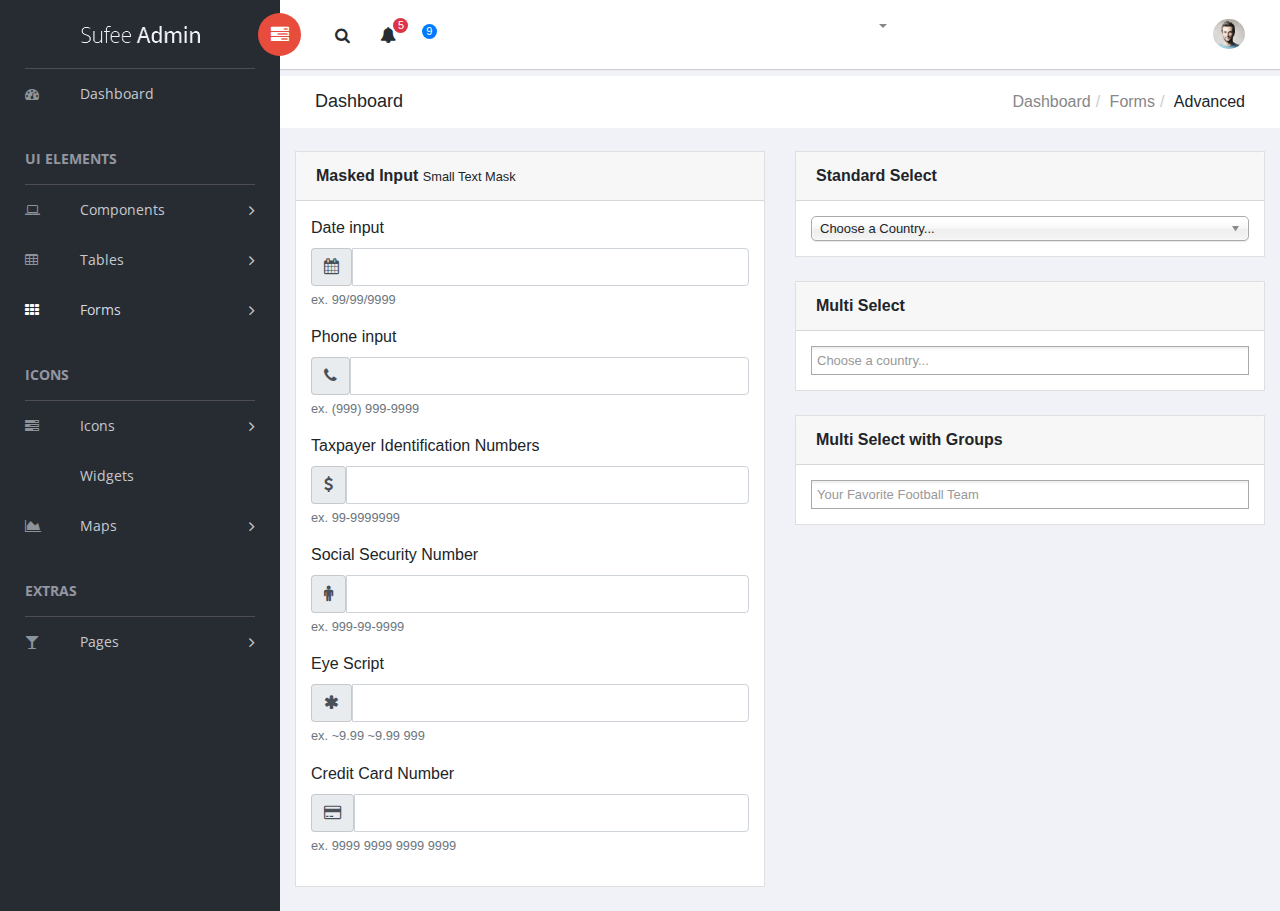
==== commit 6d801928: "up" ====
--- a/forms-advanced.html
+++ b/forms-advanced.html
@@ -95,14 +95,6 @@
                     </li>
                     <li>
                         <a href="widgets.html"> <i class="menu-icon ti-email"></i>Widgets </a>
-                    </li>
-                    <li class="menu-item-has-children dropdown">
-                        <a href="#" class="dropdown-toggle" data-toggle="dropdown" aria-haspopup="true" aria-expanded="false"> <i class="menu-icon fa fa-bar-chart"></i>Charts</a>
-                        <ul class="sub-menu children dropdown-menu">
-                            <li><i class="menu-icon fa fa-line-chart"></i><a href="charts-chartjs.html">Chart JS</a></li>
-                            <li><i class="menu-icon fa fa-area-chart"></i><a href="charts-flot.html">Flot Chart</a></li>
-                            <li><i class="menu-icon fa fa-pie-chart"></i><a href="charts-peity.html">Peity Chart</a></li>
-                        </ul>
                     </li>
 
                     <li class="menu-item-has-children dropdown">
--- a/assets/css/style.css
+++ b/assets/css/style.css
@@ -661,18 +661,6 @@
         font-weight: 500;
         color: #949CA0;
         text-transform: uppercase; }
-  .social-box.facebook i {
-    color: #fff;
-    background: #3b5998; }
-  .social-box.twitter i {
-    color: #fff;
-    background: #00aced; }
-  .social-box.linkedin i {
-    color: #fff;
-    background: #4875b4; }
-  .social-box.google-plus i {
-    color: #fff;
-    background: #d34836; }
 
 .horizontal-bars {
   padding: 0;
@@ -1511,42 +1499,6 @@
   .user-area .dropdown-toggle:after {
     display: none; }
 
-#menuToggle2 {
-  padding-left: 25px; }
-
-#language-select {
-  color: #f1f2f7;
-  float: right;
-  margin: 7px 20px 0 0;
-  max-width: 80px; }
-  #language-select:focus, #language-select:visited {
-    border: none;
-    outline: 0; }
-  #language-select .dropdown-toggle:after {
-    display: none; }
-  #language-select .dropdown-menu {
-    background: #fff;
-    border: none;
-    border-radius: 0;
-    left: -8px !important;
-    min-width: inherit;
-    padding: 0 5px;
-    top: 46px !important; }
-    #language-select .dropdown-menu .dropdown-item {
-      margin-right: 0;
-      max-width: 25px;
-      padding: 0; }
-      #language-select .dropdown-menu .dropdown-item:hover {
-        background: #fff; }
-      #language-select .dropdown-menu .dropdown-item .flag-icon {
-        margin-right: 0;
-        width: 25px; }
-
-.language-show + .dropdown-menu,
-.message-show + .dropdown-menu,
-.notification-show + .dropdown-menu {
-  display: block; }
-
 .content {
   float: left;
   padding: 0 20px;
@@ -1563,19 +1515,7 @@
     border: 5px solid rgba(255, 255, 255, 0.3);
     border-radius: 50%;
     -webkit-border-radius: 50%; }
-  .card .card-header .card-actions button {
-    display: block;
-    float: left;
-    width: 50px;
-    padding:12px 0;
-    padding: 0.75rem 0;
-    margin: 0 !important !important;
-    color: #fff;
-    outline: 0;
-    text-align: center;
-    background: transparent;
-    border: 0;
-    border-left: 1px solid rgba(120, 130, 140, 0.4); }
+
   .card .card-footer {
     padding:10.4px 20px;
     padding: 0.65rem 1.25rem;
@@ -1621,9 +1561,9 @@
   width: 100%;
   z-index: 999; }
 
-.card .card-header .card-actions {
+.card .card-actions {
   float: right; }
-  .card .card-header .card-actions [class*="btn"] {
+  .card .card-actions [class*="btn"] {
     border-left: 1px solid rgba(120, 130, 140, 0.4);
     color: #878787;
     display: inline-block;
@@ -1671,48 +1611,6 @@
 
 .blue-ribon {
   background: url("../../images/twitter_corner_blue.png") no-repeat; }
-
-.twt-feed .wtt-mark {
-  color: rgba(255, 255, 255, 0.15);
-  font-size: 160px;
-  position: absolute;
-  top: 10px;
-  left: 40%; }
-
-.twt-feed {
-  -webkit-border-radius: 4px 4px 0 0;
-  color: #FFFFFF;
-  padding: 40px 10px 10px;
-  position: relative;
-  min-height: 170px; }
-
-.weather-category {
-  padding: 15px 0;
-  color: #74829C; }
-  .weather-category ul li {
-    width: 32%;
-    text-align: center;
-    border-right: 1px solid #e6e6e6;
-    display: inline-block; }
-
-.twt-feed.blue-bg {
-  background: #58C9F3; }
-
-.twt-category {
-  display: inline-block;
-  margin-bottom: 11px;
-  margin-top: 10px;
-  width: 100%; }
-  .twt-category ul li {
-    color: #bdbdbd;
-    font-size: 13px; }
-
-.twt-footer {
-  padding: 12px 15px; }
-
-.twt-footer,
-.twt-footer a {
-  color: #d2d2d2; }
 
 /* Button Reset */
 .btn,
@@ -1979,10 +1877,7 @@
 #morris-bar-chart {
   height: 285px; }
 
-.map,
-.vmap {
-  width: 100%;
-  height: 400px; }
+
 
 .btn-toolbar {
   float: left !important; }
@@ -1998,10 +1893,6 @@
     border-color: #212529;
     color: #fff; }
 
-.jqvmap-zoomin,
-.jqvmap-zoomout {
-  width: 15px;
-  height: 15px; }
 
 /*    Widget One
 ---------------------------*/
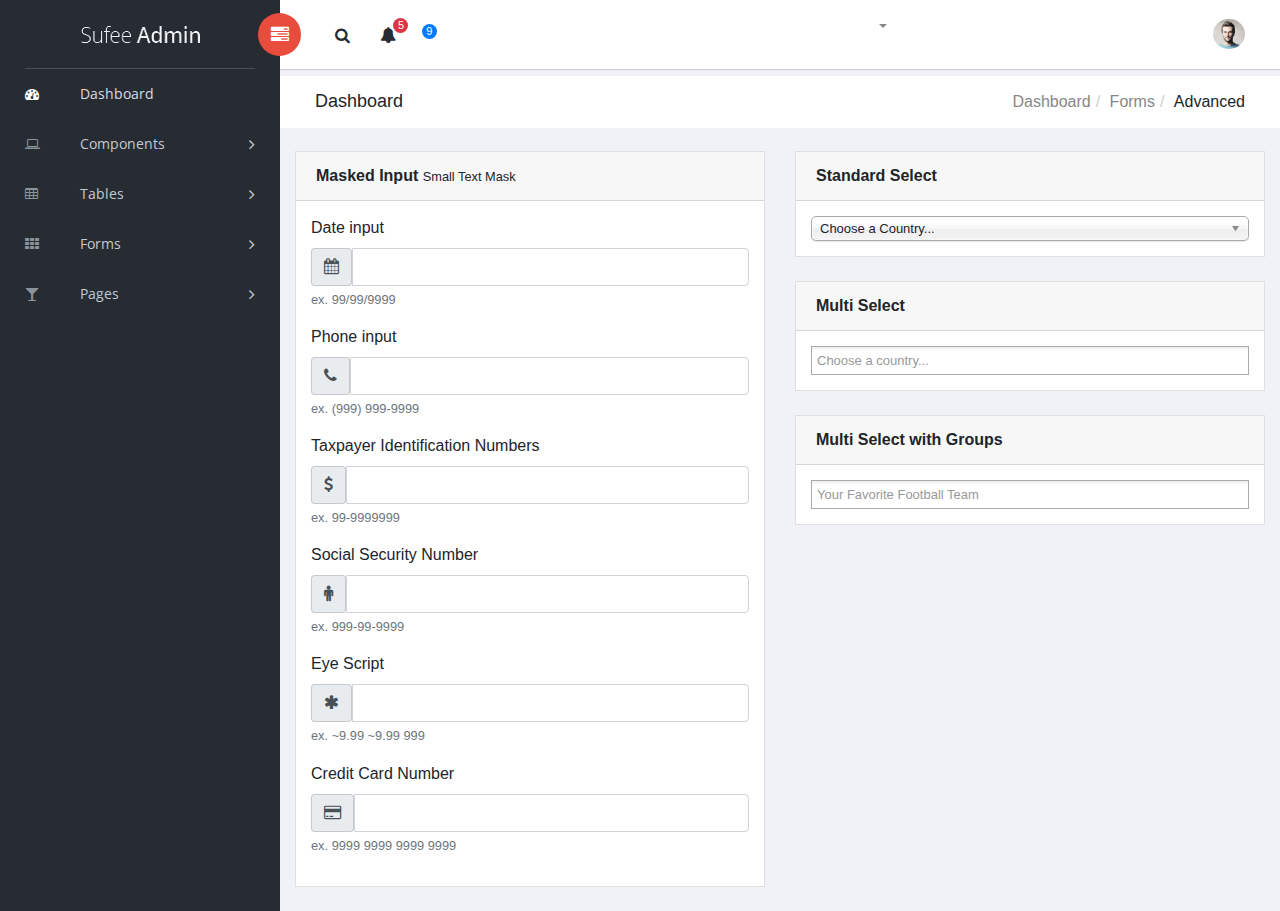
==== commit 6b656856: "up" ====
--- a/forms-advanced.html
+++ b/forms-advanced.html
@@ -49,24 +49,14 @@
 
             <div id="main-menu" class="main-menu collapse navbar-collapse">
                 <ul class="nav navbar-nav">
-                    <li>
+                    <li class="active">
                         <a href="index.html"> <i class="menu-icon fa fa-dashboard"></i>Dashboard </a>
                     </li>
-                    <h3 class="menu-title">UI elements</h3><!-- /.menu-title -->
+                    <!-- /.menu-title -->
                     <li class="menu-item-has-children dropdown">
                         <a href="#" class="dropdown-toggle" data-toggle="dropdown" aria-haspopup="true" aria-expanded="false"> <i class="menu-icon fa fa-laptop"></i>Components</a>
                         <ul class="sub-menu children dropdown-menu">
-                            <li><i class="fa fa-puzzle-piece"></i><a href="ui-buttons.html">Buttons</a></li>
-                            <li><i class="fa fa-id-badge"></i><a href="ui-badges.html">Badges</a></li>
-                            <li><i class="fa fa-bars"></i><a href="ui-tabs.html">Tabs</a></li>
-                            <li><i class="fa fa-share-square-o"></i><a href="ui-social-buttons.html">Social Buttons</a></li>
                             <li><i class="fa fa-id-card-o"></i><a href="ui-cards.html">Cards</a></li>
-                            <li><i class="fa fa-exclamation-triangle"></i><a href="ui-alerts.html">Alerts</a></li>
-                            <li><i class="fa fa-spinner"></i><a href="ui-progressbar.html">Progress Bars</a></li>
-                            <li><i class="fa fa-fire"></i><a href="ui-modals.html">Modals</a></li>
-                            <li><i class="fa fa-book"></i><a href="ui-switches.html">Switches</a></li>
-                            <li><i class="fa fa-th"></i><a href="ui-grids.html">Grids</a></li>
-                            <li><i class="fa fa-file-word-o"></i><a href="ui-typgraphy.html">Typography</a></li>
                         </ul>
                     </li>
                     <li class="menu-item-has-children dropdown">
@@ -76,35 +66,15 @@
                             <li><i class="fa fa-table"></i><a href="tables-data.html">Data Table</a></li>
                         </ul>
                     </li>
-                    <li class="menu-item-has-children active dropdown">
+                    <li class="menu-item-has-children dropdown">
                         <a href="#" class="dropdown-toggle" data-toggle="dropdown" aria-haspopup="true" aria-expanded="false"> <i class="menu-icon fa fa-th"></i>Forms</a>
                         <ul class="sub-menu children dropdown-menu">
                             <li><i class="menu-icon fa fa-th"></i><a href="forms-basic.html">Basic Form</a></li>
                             <li><i class="menu-icon fa fa-th"></i><a href="forms-advanced.html">Advanced Form</a></li>
                         </ul>
                     </li>
-
-                    <h3 class="menu-title">Icons</h3><!-- /.menu-title -->
-
-                    <li class="menu-item-has-children dropdown">
-                        <a href="#" class="dropdown-toggle" data-toggle="dropdown" aria-haspopup="true" aria-expanded="false"> <i class="menu-icon fa fa-tasks"></i>Icons</a>
-                        <ul class="sub-menu children dropdown-menu">
-                            <li><i class="menu-icon fa fa-fort-awesome"></i><a href="font-fontawesome.html">Font Awesome</a></li>
-                            <li><i class="menu-icon ti-themify-logo"></i><a href="font-themify.html">Themefy Icons</a></li>
-                        </ul>
-                    </li>
-                    <li>
-                        <a href="widgets.html"> <i class="menu-icon ti-email"></i>Widgets </a>
-                    </li>
-
-                    <li class="menu-item-has-children dropdown">
-                        <a href="#" class="dropdown-toggle" data-toggle="dropdown" aria-haspopup="true" aria-expanded="false"> <i class="menu-icon fa fa-area-chart"></i>Maps</a>
-                        <ul class="sub-menu children dropdown-menu">
-                            <li><i class="menu-icon fa fa-map-o"></i><a href="maps-gmap.html">Google Maps</a></li>
-                            <li><i class="menu-icon fa fa-street-view"></i><a href="maps-vector.html">Vector Maps</a></li>
-                        </ul>
-                    </li>
-                    <h3 class="menu-title">Extras</h3><!-- /.menu-title -->
+                
+                    <!-- /.menu-title -->
                     <li class="menu-item-has-children dropdown">
                         <a href="#" class="dropdown-toggle" data-toggle="dropdown" aria-haspopup="true" aria-expanded="false"> <i class="menu-icon fa fa-glass"></i>Pages</a>
                         <ul class="sub-menu children dropdown-menu">
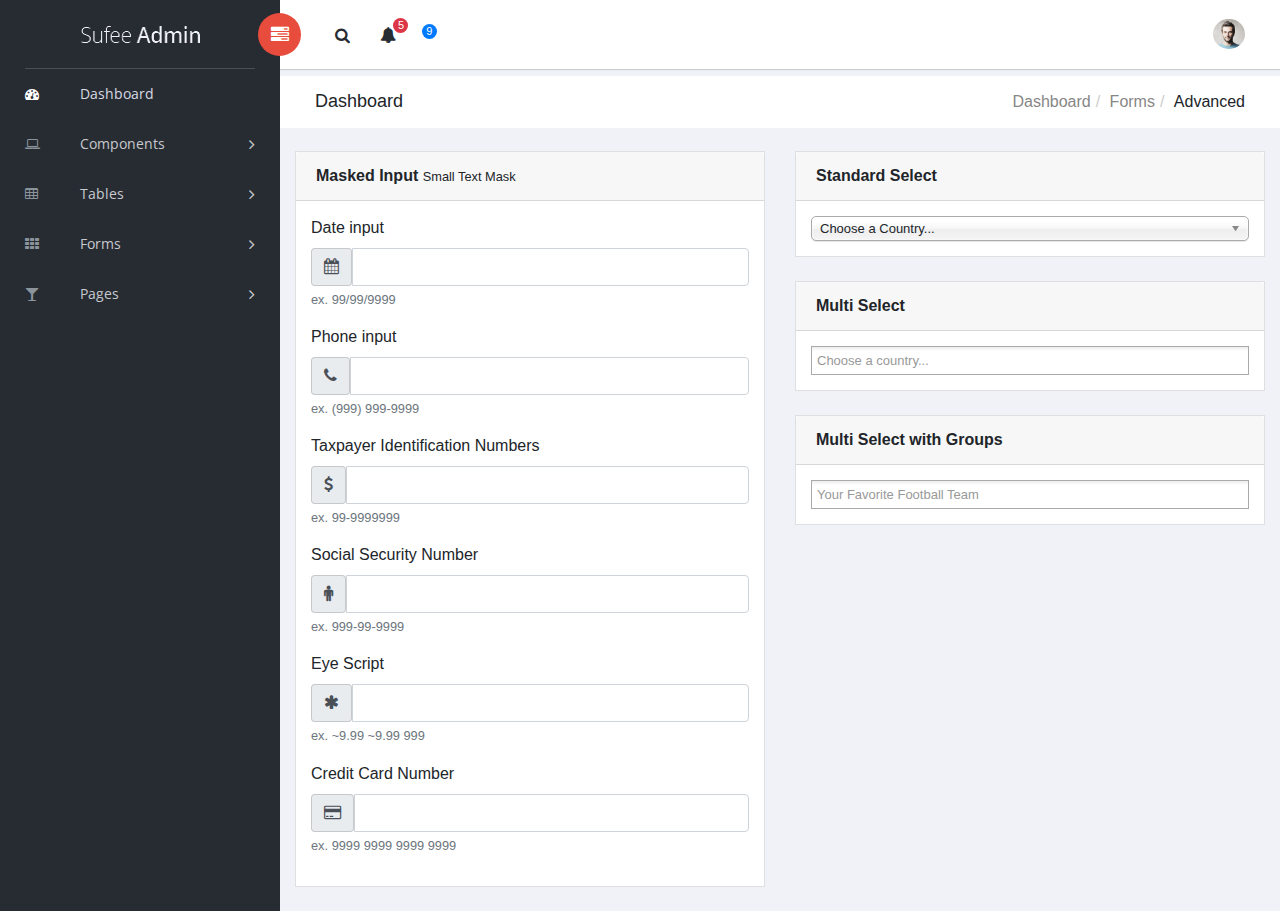
==== commit dd418c95: "up" ====
--- a/forms-advanced.html
+++ b/forms-advanced.html
@@ -69,7 +69,6 @@
                     <li class="menu-item-has-children dropdown">
                         <a href="#" class="dropdown-toggle" data-toggle="dropdown" aria-haspopup="true" aria-expanded="false"> <i class="menu-icon fa fa-th"></i>Forms</a>
                         <ul class="sub-menu children dropdown-menu">
-                            <li><i class="menu-icon fa fa-th"></i><a href="forms-basic.html">Basic Form</a></li>
                             <li><i class="menu-icon fa fa-th"></i><a href="forms-advanced.html">Advanced Form</a></li>
                         </ul>
                     </li>
@@ -195,26 +194,6 @@
                         </div>
                     </div>
 
-                    <div class="language-select dropdown" id="language-select">
-                        <a class="dropdown-toggle" href="#" data-toggle="dropdown"  id="language" aria-haspopup="true" aria-expanded="true">
-                            <i class="flag-icon flag-icon-us"></i>
-                        </a>
-                        <div class="dropdown-menu" aria-labelledby="language">
-                            <div class="dropdown-item">
-                                <span class="flag-icon flag-icon-fr"></span>
-                            </div>
-                            <div class="dropdown-item">
-                                <i class="flag-icon flag-icon-es"></i>
-                            </div>
-                            <div class="dropdown-item">
-                                <i class="flag-icon flag-icon-us"></i>
-                            </div>
-                            <div class="dropdown-item">
-                                <i class="flag-icon flag-icon-it"></i>
-                            </div>
-                        </div>
-                    </div>
-
                 </div>
             </div>
 
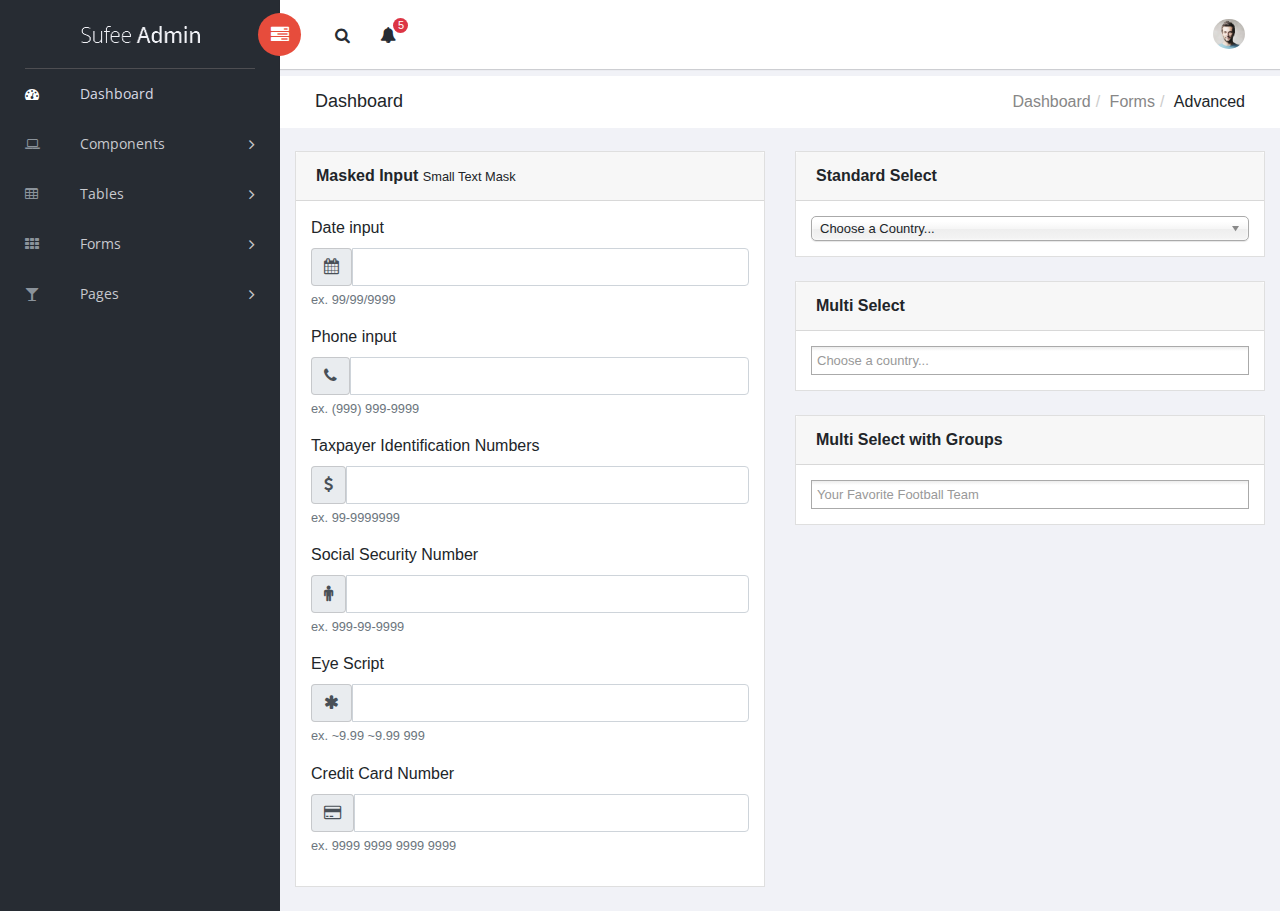
==== commit 75018d15: "up" ====
--- a/forms-advanced.html
+++ b/forms-advanced.html
@@ -130,50 +130,6 @@
                             </a>
                             </div>
                         </div>
-
-                        <div class="dropdown for-message">
-                            <button class="btn btn-secondary dropdown-toggle" type="button"
-                                id="message"
-                                data-toggle="dropdown" aria-haspopup="true" aria-expanded="false">
-                                <i class="ti-email"></i>
-                                <span class="count bg-primary">9</span>
-                            </button>
-                            <div class="dropdown-menu" aria-labelledby="message">
-                                <p class="red">You have 4 Mails</p>
-                                <a class="dropdown-item media bg-flat-color-1" href="#">
-                                <span class="photo media-left"><img alt="avatar" src="images/avatar/1.jpg"></span>
-                                <span class="message media-body">
-                                    <span class="name float-left">Jonathan Smith</span>
-                                    <span class="time float-right">Just now</span>
-                                        <p>Hello, this is an example msg</p>
-                                </span>
-                            </a>
-                                <a class="dropdown-item media bg-flat-color-4" href="#">
-                                <span class="photo media-left"><img alt="avatar" src="images/avatar/2.jpg"></span>
-                                <span class="message media-body">
-                                    <span class="name float-left">Jack Sanders</span>
-                                    <span class="time float-right">5 minutes ago</span>
-                                        <p>Lorem ipsum dolor sit amet, consectetur</p>
-                                </span>
-                            </a>
-                                <a class="dropdown-item media bg-flat-color-5" href="#">
-                                <span class="photo media-left"><img alt="avatar" src="images/avatar/3.jpg"></span>
-                                <span class="message media-body">
-                                    <span class="name float-left">Cheryl Wheeler</span>
-                                    <span class="time float-right">10 minutes ago</span>
-                                        <p>Hello, this is an example msg</p>
-                                </span>
-                            </a>
-                                <a class="dropdown-item media bg-flat-color-3" href="#">
-                                <span class="photo media-left"><img alt="avatar" src="images/avatar/4.jpg"></span>
-                                <span class="message media-body">
-                                    <span class="name float-left">Rachel Santos</span>
-                                    <span class="time float-right">15 minutes ago</span>
-                                        <p>Lorem ipsum dolor sit amet, consectetur</p>
-                                </span>
-                            </a>
-                            </div>
-                        </div>
                     </div>
                 </div>
 
